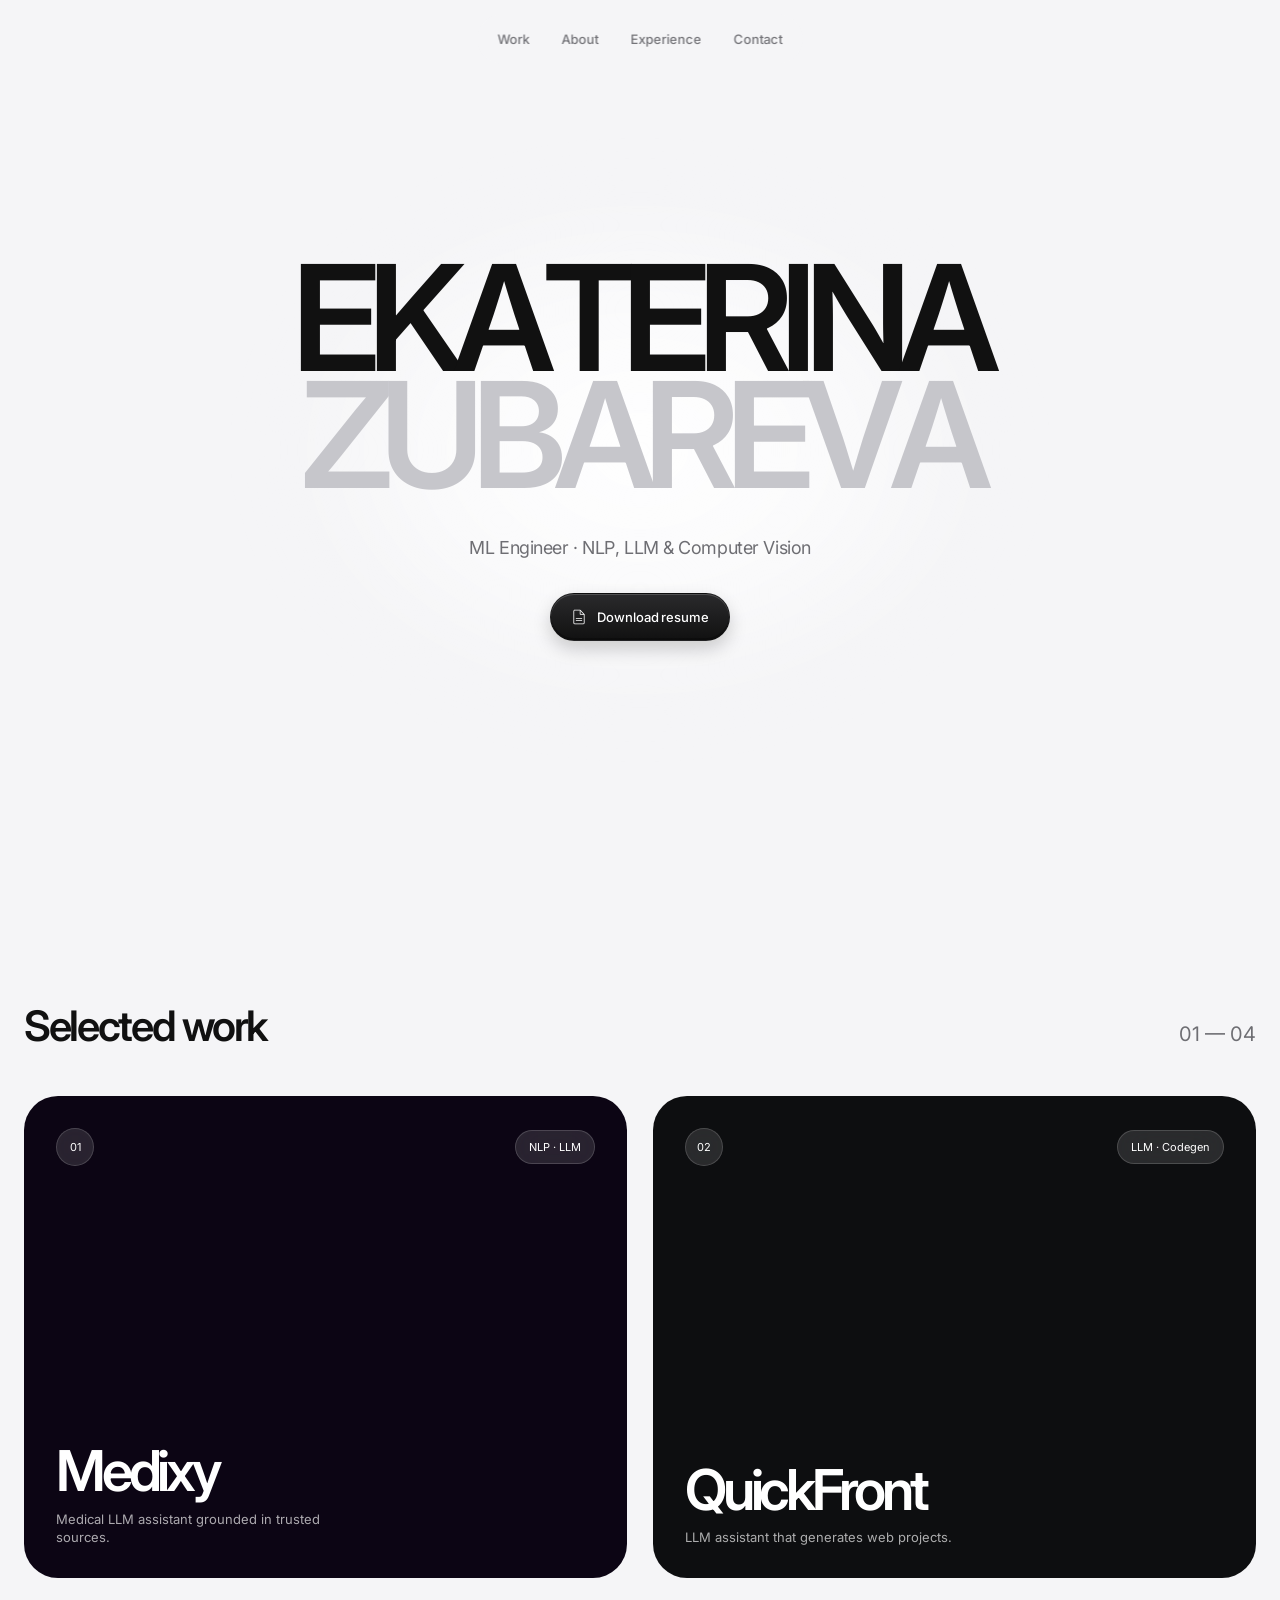
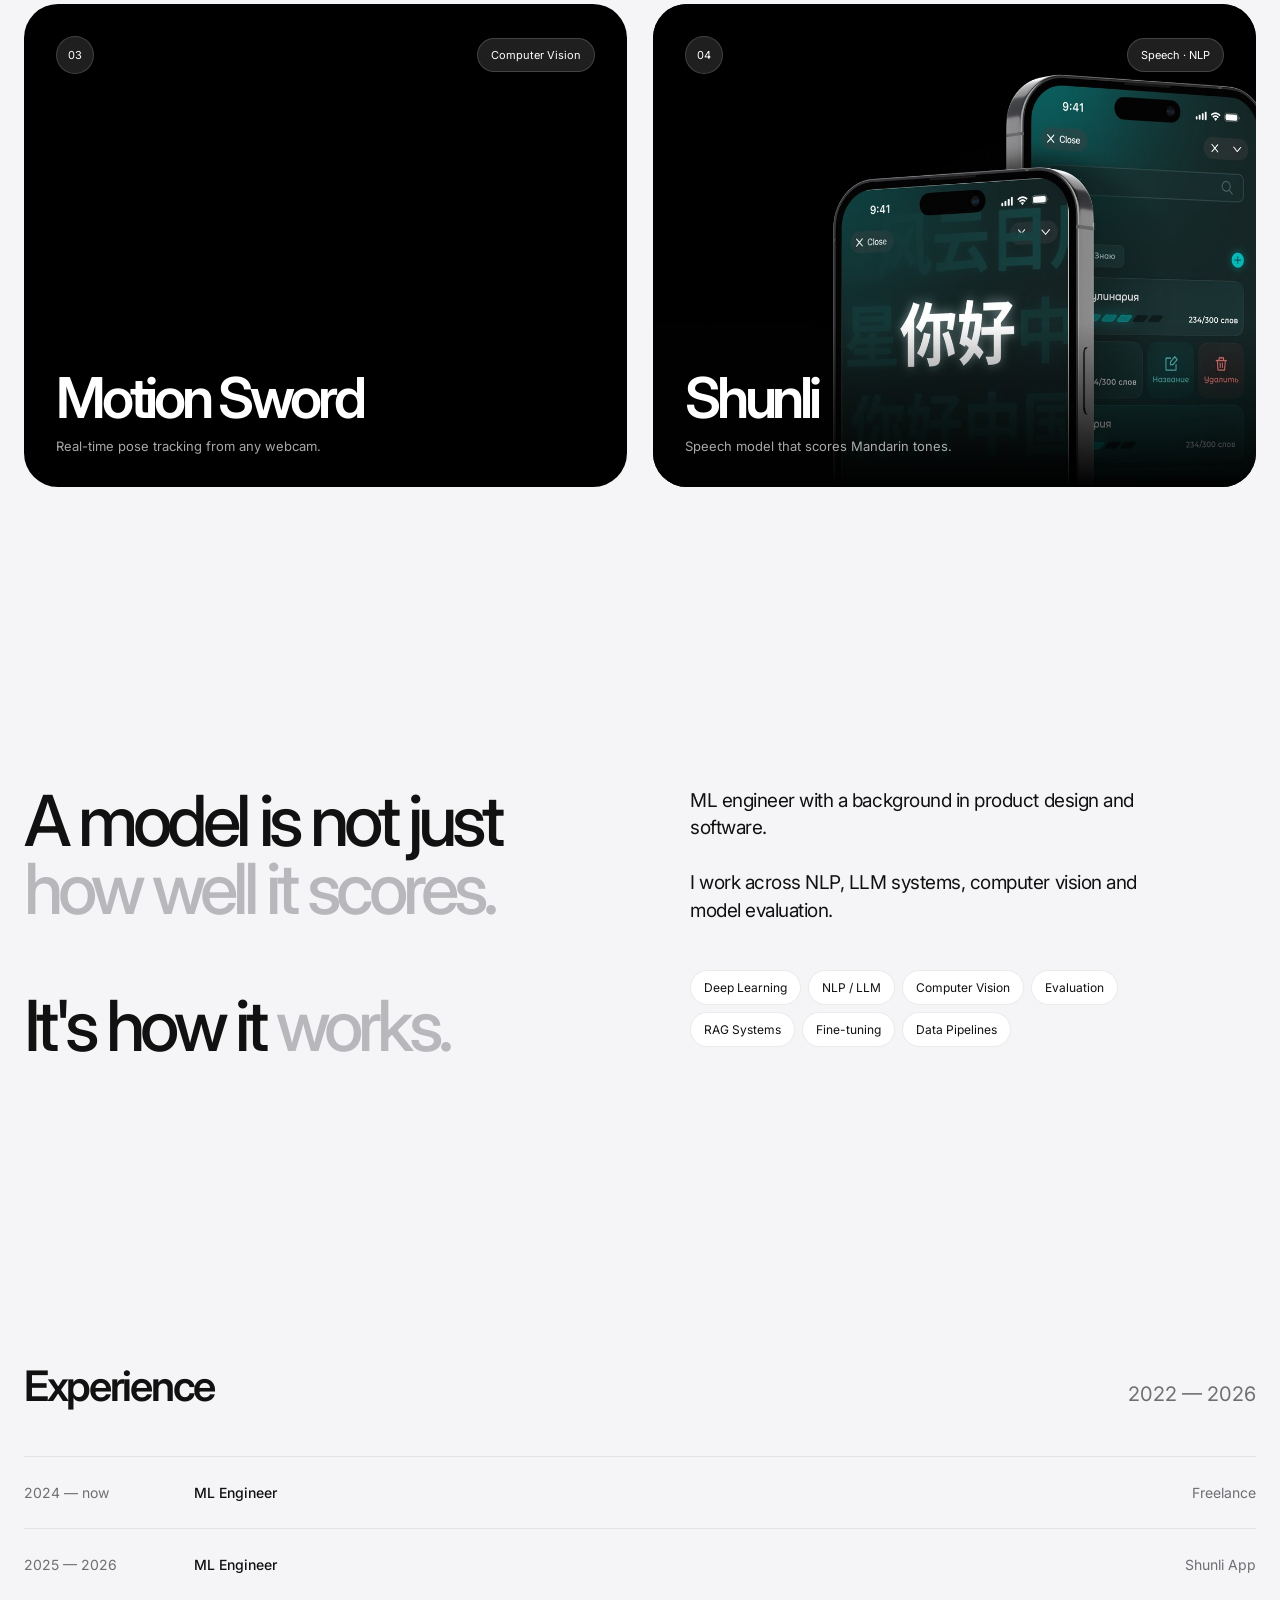
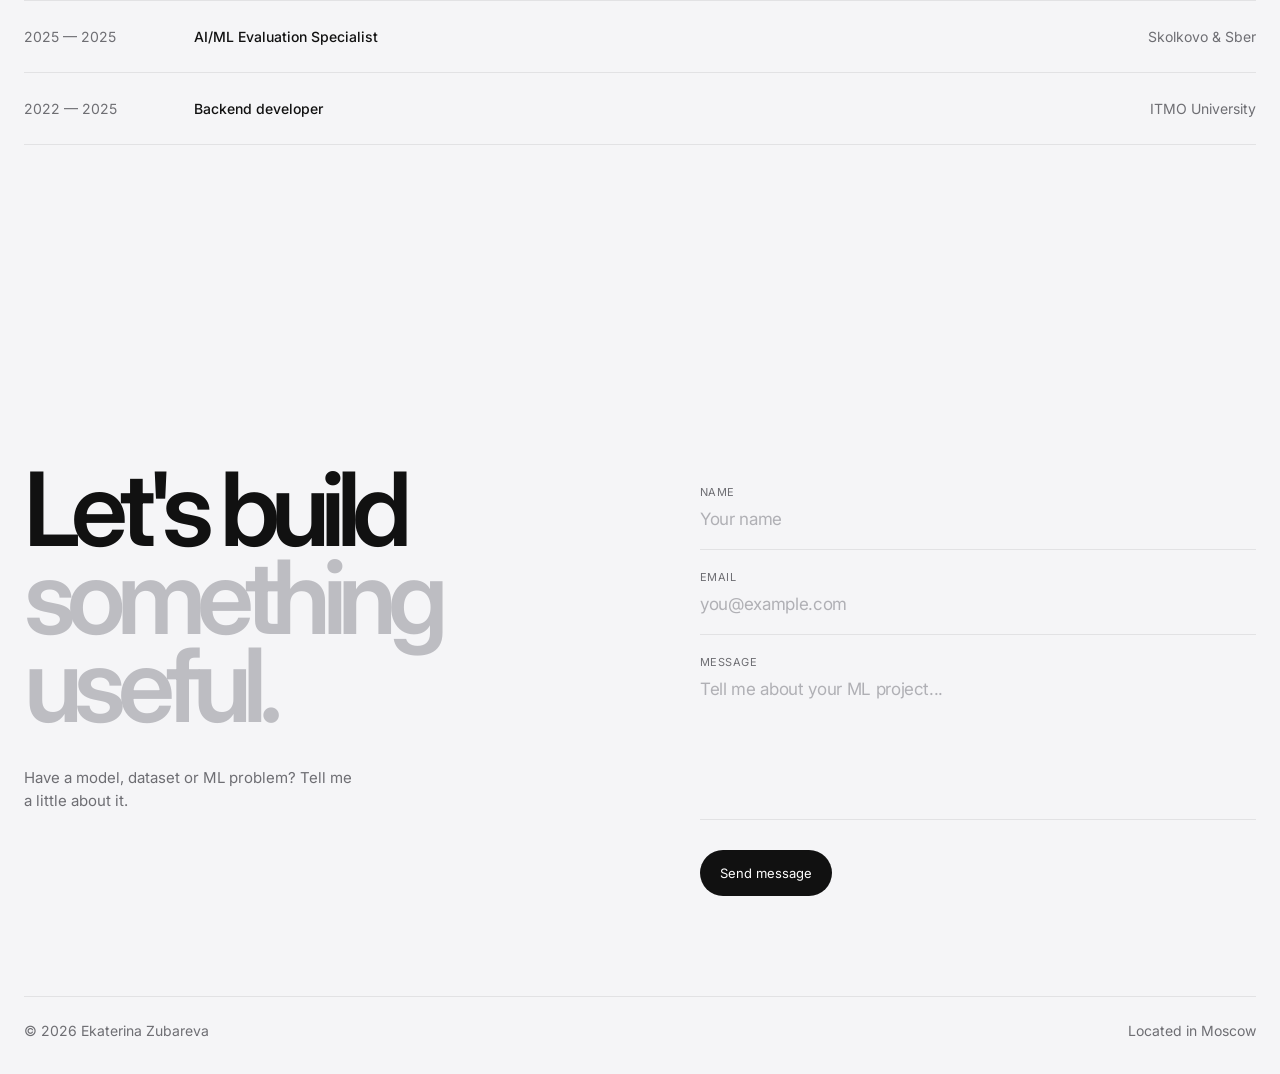
==== index.html @ 1481d812 "Replace Indor with QuickFront" ====
<!DOCTYPE html>
<html lang="ru">
<head>
  <meta charset="UTF-8">
  <meta name="viewport" content="width=device-width, initial-scale=1.0">

  <title>Ekaterina Zubareva — ML Engineer</title>

  <meta
    name="description"
    content="Ekaterina Zubareva — ML Engineer working across NLP, LLM systems and computer vision."
  >

  <link rel="preconnect" href="https://fonts.googleapis.com">
  <link rel="preconnect" href="https://fonts.gstatic.com" crossorigin>

  <link
    href="https://fonts.googleapis.com/css2?family=Inter:wght@400;500;600;700&display=swap"
    rel="stylesheet"
  >

  <script>
    document.documentElement.classList.add("js-intro");
  </script>

  <style>

    /* =========================================================
       RESET
    ========================================================= */

    *,
    *::before,
    *::after {
      margin: 0;
      padding: 0;
      box-sizing: border-box;
    }

    html {
      scroll-behavior: smooth;
    }

    body {
      background: #f5f5f7;
      color: #111;

      font-family:
        -apple-system,
        BlinkMacSystemFont,
        "Inter",
        "SF Pro Display",
        "Helvetica Neue",
        Arial,
        sans-serif;

      -webkit-font-smoothing: antialiased;
      overflow-x: hidden;
    }

    a {
      color: inherit;
      text-decoration: none;
    }

    button,
    input,
    textarea {
      font: inherit;
    }

    img {
      display: block;
      max-width: 100%;
    }

    section[id] {
      scroll-margin-top: 90px;
    }


    /* =========================================================
       VARIABLES
    ========================================================= */

    :root {
      --bg: #f5f5f7;
      --white: #fff;
      --black: #111;
      --gray: #6e6e73;
      --soft-gray: #a1a1a6;
      --line: rgba(0, 0, 0, .08);

      --radius: 34px;
      --max: 1380px;
    }


    /* =========================================================
       GLOBAL
    ========================================================= */

    .container {
      width: min(
        var(--max),
        calc(100% - 48px)
      );

      margin: 0 auto;
    }

    .section {
      padding: 150px 0;
    }

    .eyebrow {
      font-size: 12px;
      color: var(--gray);
      letter-spacing: .01em;
    }


    /* =========================================================
       NAVIGATION
       
       В начале:
       только текст.

       После scroll:
       glass-плашка появляется плавно.
    ========================================================= */

    .nav {
      position: fixed;
      z-index: 100;

      top: 20px;
      left: 50%;

      transform:
        translateX(-50%)
        translateY(-6px);

      display: flex;
      align-items: center;
      justify-content: center;

      width: max-content;
      height: 50px;

      padding: 4px;

      border-radius: 999px;

      /*
        Начальное состояние:
        полностью прозрачное.
      */
      background: transparent;
      border: 1px solid transparent;
      box-shadow: none;

      /*
        Важно:
        backdrop-filter тоже скрыт в начале.
      */
      backdrop-filter: blur(0);
      -webkit-backdrop-filter: blur(0);

      opacity: .92;

      transition:
        background .5s cubic-bezier(.22, 1, .36, 1),
        border-color .5s cubic-bezier(.22, 1, .36, 1),
        box-shadow .5s cubic-bezier(.22, 1, .36, 1),
        backdrop-filter .5s cubic-bezier(.22, 1, .36, 1),
        -webkit-backdrop-filter .5s cubic-bezier(.22, 1, .36, 1),
        transform .5s cubic-bezier(.22, 1, .36, 1),
        opacity .5s ease;
    }


    /*
      Состояние после начала прокрутки.
    */

    .nav.scrolled {
      transform:
        translateX(-50%)
        translateY(0);

      background:
        linear-gradient(
          180deg,
          rgba(255, 255, 255, .86),
          rgba(255, 255, 255, .68)
        );

      backdrop-filter:
        blur(24px)
        saturate(180%);

      -webkit-backdrop-filter:
        blur(24px)
        saturate(180%);

      border-color:
        rgba(255, 255, 255, .82);

      box-shadow:
        0 12px 35px rgba(0, 0, 0, .07),
        inset 0 1px 0 rgba(255, 255, 255, .95),
        inset 0 -1px 0 rgba(0, 0, 0, .035);

      opacity: 1;
    }


    /*
      Блик стеклянной плашки.
      В начале его нет.
    */

    .nav::before {
      content: "";

      position: absolute;
      inset: 1px;

      border-radius: inherit;

      pointer-events: none;

      background:
        linear-gradient(
          120deg,
          rgba(255, 255, 255, .72),
          transparent 42%
        );

      opacity: 0;

      transition:
        opacity .5s ease;
    }

    .nav.scrolled::before {
      opacity: .55;
    }


    .nav-links {
      position: relative;

      display: flex;
      align-items: center;

      gap: 2px;
      height: 100%;
    }


    /* =========================================================
       ACTIVE CAPSULE
    ========================================================= */

    .nav-active {
      position: absolute;

      z-index: 0;

      top: 3px;
      left: 0;

      height: calc(100% - 6px);

      border-radius: 999px;

      background: #111;

      box-shadow:
        0 3px 10px rgba(0, 0, 0, .13),
        inset 0 1px 0 rgba(255, 255, 255, .08);

      opacity: 0;

      pointer-events: none;

      transform: translateX(0);

      transition:
        transform .42s cubic-bezier(.22, 1, .36, 1),
        width .35s cubic-bezier(.22, 1, .36, 1),
        opacity .18s ease;
    }


    /* =========================================================
       NAV LINKS
    ========================================================= */

    .nav-links a {
      position: relative;
      z-index: 2;

      display: flex;
      align-items: center;
      justify-content: center;

      height: 42px;

      padding: 0 15px;

      border-radius: 999px;

      color: #68686d;

      font-size: 13px;
      font-weight: 500;
      line-height: 1;

      white-space: nowrap;

      transition:
        color .25s ease,
        transform .2s ease;
    }

    .nav-links a:hover {
      color: #111;
    }

    .nav-links a.active {
      color: #fff;
    }

    .nav-links a:active {
      transform: scale(.96);
    }


    /* =========================================================
       HERO
    ========================================================= */

    .hero {
      position: relative;

      width: 100%;
      height: 100svh;

      min-height: 620px;

      display: grid;
      place-items: center;

      padding: 0;

      overflow: hidden;
    }

    .hero::before {
      content: "";

      position: absolute;

      width: 700px;
      height: 500px;

      left: 50%;
      top: 50%;

      transform:
        translate(-50%, -50%);

      background:
        radial-gradient(
          ellipse,
          rgba(255, 255, 255, .95) 0%,
          rgba(255, 255, 255, .6) 38%,
          rgba(255, 255, 255, 0) 72%
        );

      filter: blur(35px);

      pointer-events: none;
    }

    .hero-inner {
      position: relative;

      width: 100%;

      display: flex;
      align-items: center;
      justify-content: center;

      text-align: center;
    }

    .hero-content {
      width: 100%;

      display: flex;
      flex-direction: column;

      align-items: center;
      justify-content: center;
    }


    /* =========================================================
       HERO TITLE
    ========================================================= */

    .hero-title {
      display: flex;
      flex-direction: column;
      align-items: center;

      font-size:
        clamp(62px, 11.5vw, 168px);

      line-height: .80;

      letter-spacing: -.085em;

      font-weight: 600;

      text-transform: uppercase;

      white-space: nowrap;
    }

    .hero-title > span {
      display: block;
    }

    .hero-title > span:last-child {
      color: #c6c6cb;
    }


    /* =========================================================
       HERO INTRO

       Two layers, like the reference video:
       1. letters sweep in left to right, fast and faint;
       2. the whole line then slowly darkens and sharpens.
       The name lines and the note are split into letters by
       the HERO INTRO script; .js-intro (set in <head>) hides
       them until they are split, so there is no flash.
    ========================================================= */

    .js-intro .hero-title > span:not(.is-split),
    .js-intro .hero-note:not(.is-split),
    .js-intro .resume-button {
      opacity: 0;
    }

    .intro-line.is-split {
      animation:
        heroLineSettle 2.1s cubic-bezier(.33, 0, .2, 1) both;

      animation-delay:
        calc(var(--line-delay, 0s) + .12s);
    }

    .intro-line .char {
      display: inline-block;

      animation:
        heroCharSweep .5s ease-out both;

      animation-delay:
        calc(var(--line-delay, 0s) + var(--i) / var(--n) * .32s);
    }

    /* Line order: first name, last name, note. */

    .hero-title > span:nth-child(2) {
      --line-delay: .2s;
    }

    .hero-note {
      --line-delay: .4s;
    }

    @keyframes heroCharSweep {
      from {
        opacity: 0;
        filter: blur(.08em);
      }

      to {
        opacity: 1;
        filter: blur(0);
      }
    }

    @keyframes heroLineSettle {
      from {
        opacity: .26;
        filter: blur(.045em);
      }

      to {
        opacity: 1;
        filter: blur(0);
      }
    }

    .js-intro .resume-button {
      animation:
        heroFadeIn 1.2s cubic-bezier(.33, 0, .2, 1) .9s forwards;
    }

    @keyframes heroFadeIn {
      from {
        opacity: 0;
        filter: blur(6px);
      }

      to {
        opacity: 1;
        filter: blur(0);
      }
    }

    @media (prefers-reduced-motion: reduce) {

      .js-intro .intro-line,
      .js-intro .hero-note,
      .js-intro .resume-button,
      .intro-line .char {
        opacity: 1;
        filter: none;
        animation: none;
      }
    }


    /* =========================================================
       RESUME BUTTON
    ========================================================= */

    .resume-button {
      margin-top: 34px;

      display: inline-flex;
      align-items: center;
      justify-content: center;

      gap: 10px;

      min-width: 150px;
      height: 48px;

      padding: 0 20px;

      border-radius: 999px;

      background:
        linear-gradient(
          180deg,
          #2a2a2c 0%,
          #111 100%
        );

      color: #fff;

      font-size: 13px;
      font-weight: 500;

      letter-spacing: -.01em;

      box-shadow:
        0 8px 18px rgba(0,0,0,.18),
        inset 0 1px 0 rgba(255,255,255,.18),
        inset 0 -2px 0 rgba(0,0,0,.28);

      border: 1px solid rgba(0,0,0,.18);

      transition:
        transform .22s cubic-bezier(.2,.8,.2,1),
        box-shadow .22s ease,
        background .22s ease;
    }

    .resume-button span {
      font-size: 16px;
      line-height: 1;

      transition:
        transform .22s ease;
    }

    .resume-button:hover {
      transform: translateY(-3px);

      background:
        linear-gradient(
          180deg,
          #333 0%,
          #151515 100%
        );

      box-shadow:
        0 14px 28px rgba(0,0,0,.20),
        inset 0 1px 0 rgba(255,255,255,.2),
        inset 0 -2px 0 rgba(0,0,0,.28);
    }

    .resume-button:hover span {
      transform: translateY(2px);
    }

    .resume-button:active {
      transform:
        translateY(1px)
        scale(.97);

      box-shadow:
        0 4px 9px rgba(0,0,0,.16),
        inset 0 2px 3px rgba(0,0,0,.24);
    }


    /* =========================================================
       HERO NOTE
    ========================================================= */

    .hero-note {
      margin-top: 42px;

      color: var(--gray);

      font-size:
        clamp(15px, 1.4vw, 18px);

      line-height: 1.3;

      letter-spacing: -.025em;
    }


    /* =========================================================
       HERO BOTTOM LINK
    ========================================================= */

    .hero-next {
      position: absolute;

      left: 50%;
      bottom: 28px;

      transform:
        translateX(-50%);

      display: flex;
      align-items: center;

      gap: 9px;

      color: var(--gray);

      font-size: 11px;
      font-weight: 500;

      transition:
        color .25s ease,
        transform .25s ease;
    }

    .hero-next span {
      font-size: 15px;
      line-height: 1;

      transition:
        transform .25s ease;
    }

    .hero-next:hover {
      color: #111;
    }

    .hero-next:hover span {
      transform: translateY(3px);
    }


    /* =========================================================
       WORK
    ========================================================= */

    .projects {
      padding-top: 100px;
    }

    .section-header {
      display: flex;
      justify-content: space-between;
      align-items: baseline;

      margin-bottom: 45px;
    }

    .section-title {
      font-size: 42px;
      font-weight: 600;
      letter-spacing: -.055em;
    }

    .section-number {
      color: var(--gray);
      font-size: 20px;
    }


    /* =========================================================
       PROJECTS — cards, two in a row

       Photo / video fills the card; number and category on
       top, project name and description at the bottom.
    ========================================================= */

    .projects-grid {
      display: grid;

      grid-template-columns: 1fr 1fr;

      gap: 26px;
    }

    .project-card {
      position: relative;

      aspect-ratio: 5 / 4;

      overflow: hidden;

      border-radius: var(--radius);

      background: var(--card-bg, #fff);
      color: var(--card-fg, #111);

      transform-style: preserve-3d;

      transition:
        transform .6s cubic-bezier(.2, .8, .2, 1),
        box-shadow .6s ease;
    }

    .project-card:hover {
      box-shadow:
        0 30px 80px rgba(0, 0, 0, .09);
    }


    /* MEDIA */

    .project-media {
      position: absolute;

      inset: 0;

      width: 100%;
      height: 100%;

      object-fit: cover;

      transition:
        transform 1s cubic-bezier(.2, .8, .2, 1);
    }

    .project-card:hover .project-media {
      transform: scale(1.04);
    }

    .project-medixy {
      --card-bg: #0c0514;
      --card-fg: #fff;
    }

    .project-quickfront {
      --card-bg: #0d0e10;
      --card-fg: #fff;
    }

    .project-sword {
      --card-bg: #000;
      --card-fg: #fff;
    }

    /* Motion Sword: gameplay video, darkened a little so the
       white title stays readable on bright desert scenes. */

    .project-sword .project-media {
      filter: brightness(.72);
    }

    .project-shunli {
      --card-bg: #000;
      --card-fg: #fff;
    }

    /* Shift the phones right so the title sits on black. */

    .project-shunli .project-media {
      object-position: 12% 50%;
    }


    /* CONTENT */

    .project-content {
      position: absolute;

      inset: 0;

      padding: 32px;

      display: flex;
      flex-direction: column;
      justify-content: space-between;

      pointer-events: none;
    }

    .project-top {
      display: flex;

      justify-content: space-between;
      align-items: center;
    }

    .project-index,
    .project-type {
      background: rgba(255, 255, 255, .55);

      backdrop-filter: blur(18px);
      -webkit-backdrop-filter: blur(18px);

      border: 1px solid rgba(0, 0, 0, .06);

      font-size: 11px;
    }

    .project-index {
      width: 38px;
      height: 38px;

      display: flex;
      align-items: center;
      justify-content: center;

      border-radius: 50%;
    }

    .project-type {
      padding: 9px 13px;

      border-radius: 999px;
    }

    .project-name {
      font-size:
        clamp(40px, 4.4vw, 64px);

      line-height: .88;

      letter-spacing: -.075em;

      font-weight: 600;
    }

    .project-description {
      margin-top: 14px;

      max-width: 310px;

      color: #555;

      font-size: 13px;
      line-height: 1.4;
    }

    /* Light text on dark cards. */

    .project-medixy .project-description,
    .project-quickfront .project-description,
    .project-sword .project-description,
    .project-shunli .project-description {
      color: rgba(255, 255, 255, .66);
    }

    .project-medixy .project-index,
    .project-medixy .project-type,
    .project-quickfront .project-index,
    .project-quickfront .project-type,
    .project-sword .project-index,
    .project-sword .project-type,
    .project-shunli .project-index,
    .project-shunli .project-type {
      background: rgba(255, 255, 255, .12);

      border-color: rgba(255, 255, 255, .16);

      color: #fff;
    }


    /* =========================================================
       ABOUT
    ========================================================= */

    .about {
      display: grid;

      grid-template-columns:
        1fr
        1fr;

      gap: 100px;
    }

    .about-large {
      font-size:
        clamp(42px, 5.5vw, 72px);

      line-height: .97;

      letter-spacing: -.07em;

      font-weight: 500;
    }

    .about-large span {
      color: #b7b7bc;
    }

    .about-right {
      max-width: 450px;
    }

    .about-text {
      font-size: 19px;

      line-height: 1.45;

      letter-spacing: -.025em;

      margin-bottom: 45px;
    }

    .skills {
      display: flex;
      flex-wrap: wrap;

      gap: 7px;
    }

    .skill {
      padding: 9px 13px;

      background: #fff;

      border:
        1px solid var(--line);

      border-radius: 999px;

      font-size: 12px;
    }


    /* =========================================================
       EXPERIENCE
    ========================================================= */

    .experience-list {
      border-top:
        1px solid var(--line);
    }

    .experience-row {
      display: grid;

      grid-template-columns:
        130px
        1fr
        180px;

      gap: 40px;

      padding: 27px 0;

      border-bottom:
        1px solid var(--line);

      font-size: 14px;
    }

    .experience-date {
      color: var(--gray);
    }

    .experience-role {
      font-weight: 500;
    }

    .experience-company {
      text-align: right;
      color: var(--gray);
    }


    /* =========================================================
       CONTACT
    ========================================================= */

    .contact {
      padding:
        170px 0
        100px;
    }

    .contact-layout {
      display: grid;
      grid-template-columns: 1fr 1fr;
      gap: 120px;
      align-items: start;
    }

    .contact-left {
      padding-top: 0;
    }

    .contact-title {
      margin-top: 0;
      max-width: 700px;
      font-size:
        clamp(64px, 8vw, 120px);
      line-height: .86;
      letter-spacing: -.085em;
      font-weight: 600;
    }

    .contact-title span {
      color: #bdbdc2;
    }

    .contact-note {
      max-width: 330px;

      margin-top: 38px;

      color: var(--gray);

      font-size: 15px;

      line-height: 1.5;
    }


    /* =========================================================
       CONTACT FORM
    ========================================================= */

    .contact-form {
      display: flex;
      flex-direction: column;
      gap: 0;
    }

    .form-field {
      display: flex;
      flex-direction: column;

      gap: 10px;

      padding: 20px 0;

      border-bottom:
        1px solid var(--line);
    }

    .form-field span {
      color: var(--gray);

      font-size: 11px;

      text-transform: uppercase;

      letter-spacing: .04em;
    }

    .form-field input,
    .form-field textarea {
      width: 100%;

      border: 0;
      outline: 0;

      resize: none;

      background: transparent;

      color: #111;

      font-family: inherit;

      font-size: 17px;

      letter-spacing: -.02em;
    }

    .form-field input::placeholder,
    .form-field textarea::placeholder {
      color: #b0b0b5;
    }

    .form-field textarea {
      min-height: 120px;
    }

    .form-field:focus-within {
      border-color: #111;
    }

    .contact-submit {
      align-self: flex-start;

      display: flex;
      align-items: center;

      gap: 28px;

      margin-top: 30px;

      padding: 15px 20px;

      border: 0;

      border-radius: 999px;

      background: #111;

      color: #fff;

      font-family: inherit;

      font-size: 13px;

      cursor: pointer;

      transition:
        transform .25s ease,
        background .25s ease;
    }

    .contact-submit span {
      font-size: 17px;

      transition:
        transform .25s ease;
    }

    .contact-submit:hover {
      transform: translateY(-3px);
      background: #292929;
    }

    .contact-submit:hover span {
      transform:
        translate(3px, -3px);
    }


    /* =========================================================
       FOOTER
    ========================================================= */

    .footer {
      padding:
        25px 0
        35px;

      border-top:
        1px solid var(--line);

      display: flex;

      justify-content: space-between;

      color: var(--gray);

      font-size: 14px;
    }


    /* =========================================================
       REVEAL
    ========================================================= */

    .reveal {
      opacity: 0;

      transform:
        translateY(28px);

      transition:
        opacity .8s ease,
        transform .8s cubic-bezier(.2, .8, .2, 1);
    }

    .reveal.visible {
      opacity: 1;

      transform:
        translateY(0);
    }


    /* =========================================================
       RESPONSIVE
    ========================================================= */

    @media (max-width: 800px) {

      .container {
        width:
          calc(100% - 28px);
      }


      /* NAV */

      .nav {
        top: 14px;

        height: 48px;

        max-width:
          calc(100% - 28px);
      }

      .nav-links {
        gap: 1px;
      }

      .nav-links a {
        height: 40px;

        padding: 0 11px;

        font-size: 12px;
      }

      .nav-active {
        top: 3px;

        height:
          calc(100% - 6px);
      }


      /* HERO */

      .hero {
        height: 100svh;

        min-height: 560px;

        padding: 0;
      }

      .hero-title {
        font-size:
          clamp(49px, 16.5vw, 105px);

        line-height: .82;
      }

      .hero-kicker {
        margin-bottom: 27px;
        font-size: 10px;
      }

      .hero-note {
        margin-top: 32px;
        font-size: 15px;
      }

      .hero-next {
        bottom: 22px;
      }


      /* SECTIONS */

      .section {
        padding: 90px 0;
      }

      .section-title {
        font-size: 34px;
      }


      /* PROJECTS */

      .projects-grid {
        grid-template-columns: 1fr;

        gap: 18px;
      }

      .project-card {
        border-radius: 25px;
      }

      .project-content {
        padding: 22px;
      }

      .project-name {
        font-size: 40px;
      }

      .project-description {
        margin-top: 10px;
        max-width: 250px;
      }


      /* ABOUT */

      .about {
        grid-template-columns: 1fr;

        gap: 50px;
      }

      .about-large {
        font-size: 46px;
      }


      /* EXPERIENCE */

      .experience-row {
        grid-template-columns:
          80px
          1fr;

        gap: 15px;
      }

      .experience-company {
        grid-column: 2;

        text-align: left;
      }


      /* CONTACT */

      .contact {
        padding:
          110px 0
          80px;
      }

      .contact-layout {
        grid-template-columns: 1fr;

        gap: 70px;
      }

      .contact-title {
        font-size:
          clamp(58px, 16vw, 90px);
      }

      .contact-note {
        margin-top: 28px;
      }


      /* FOOTER */

      .footer {
        flex-direction: column;
        gap: 9px;
      }
    }


    /* =========================================================
       SMALL MOBILE
    ========================================================= */

    @media (max-width: 480px) {

      .nav {
        width:
          calc(100% - 24px);
      }

      .nav-links {
        width: 100%;

        justify-content: center;
      }

      .nav-links a {
        padding: 0 9px;

        font-size: 11px;
      }

      .hero-title {
        font-size:
          15.7vw;
      }

      .hero-kicker {
        font-size: 9px;
        gap: 7px;
      }

      .hero-note {
        font-size: 14px;
      }

      .hero-next {
        font-size: 10px;
      }
    }


    /* =========================================================
       REDUCED MOTION
    ========================================================= */

    @media (prefers-reduced-motion: reduce) {

      html {
        scroll-behavior: auto;
      }

      *,
      *::before,
      *::after {
        animation-duration: .01ms !important;
        animation-iteration-count: 1 !important;
        transition-duration: .01ms !important;
      }
    }

  </style>
</head>


<body>


  <!-- ======================================================
       NAVIGATION
  ====================================================== -->

  <nav
    class="nav"
    aria-label="Main navigation"
  >

    <div class="nav-links">

      <span
        class="nav-active"
        aria-hidden="true"
      ></span>

      <a
        href="#work"
        data-section="work"
      >
        Work
      </a>

      <a
        href="#about"
        data-section="about"
      >
        About
      </a>

      <a
        href="#experience"
        data-section="experience"
      >
        Experience
      </a>

      <a
        href="#contact"
        data-section="contact"
      >
        Contact
      </a>

    </div>

  </nav>


  <main>


    <!-- ======================================================
         HERO
    ====================================================== -->

    <section
      class="hero"
      id="hero"
    >

      <div class="container hero-inner">

        <div class="hero-content">

          <h1 class="hero-title">

            <span>
              EKATERINA
            </span>

            <span>
              ZUBAREVA
            </span>

          </h1>


          <p class="hero-note">
            ML Engineer · NLP, LLM & Computer Vision
          </p>


          <a
            class="resume-button"
            href="assets/Resume.pdf"
            download="Ekaterina-Zubareva-Resume.pdf"
          >

            <img
              src="assets/Resume_icon.svg"
              alt=""
              width="16"
              height="16"
            >

            Download resume

          </a>

        </div>

      </div>

    </section>



    <!-- ======================================================
         WORK
    ====================================================== -->

    <section
      class="section projects"
      id="work"
    >

      <div class="container">


        <div class="section-header">

          <h2 class="section-title">
            Selected work
          </h2>

          <span class="section-number">
            01 — 04
          </span>

        </div>


        <div class="projects-grid">


        <!-- MEDIXY -->

        <article class="project reveal">

          <a href="pages/medixy.html">

            <div class="project-card project-medixy">

              <video
                class="project-media"
                src="assets/Medixy_anim.mov"
                autoplay
                muted
                loop
                playsinline
                preload="metadata"
                aria-hidden="true"
              ></video>

              <div class="project-content">

                <div class="project-top">

                  <div class="project-index">
                    01
                  </div>

                  <div class="project-type">
                    NLP · LLM
                  </div>

                </div>


                <div class="project-bottom">

                  <h3 class="project-name">
                    Medixy
                  </h3>

                  <p class="project-description">
                    Medical LLM assistant grounded in trusted sources.
                  </p>

                </div>

              </div>

            </div>

          </a>

        </article>


        <!-- QUICKFRONT -->

        <article class="project reveal">

          <a href="pages/quickfront.html">

            <div class="project-card project-quickfront">

              <video
                class="project-media"
                src="assets/quickfront.mp4?v=2"
                autoplay
                muted
                loop
                playsinline
                preload="metadata"
                aria-hidden="true"
              ></video>

              <div class="project-content">

                <div class="project-top">

                  <div class="project-index">
                    02
                  </div>

                  <div class="project-type">
                    LLM · Codegen
                  </div>

                </div>


                <div class="project-bottom">

                  <h3 class="project-name">
                    QuickFront
                  </h3>

                  <p class="project-description">
                    LLM assistant that generates web projects.
                  </p>

                </div>

              </div>

            </div>

          </a>

        </article>


        <!-- MOTION SWORD -->

        <article class="project reveal">

          <a href="pages/motion-sword.html">

            <div class="project-card project-sword">

              <video
                class="project-media"
                src="assets/motion_sword.mp4?v=2"
                autoplay
                muted
                loop
                playsinline
                preload="metadata"
                aria-hidden="true"
              ></video>

              <div class="project-content">

                <div class="project-top">

                  <div class="project-index">
                    03
                  </div>

                  <div class="project-type">
                    Computer Vision
                  </div>

                </div>


                <div class="project-bottom">

                  <h3 class="project-name">
                    Motion Sword
                  </h3>

                  <p class="project-description">
                    Real-time pose tracking from any webcam.
                  </p>

                </div>

              </div>

            </div>

          </a>

        </article>


        <!-- SHUNLI -->

        <article class="project reveal">

          <a href="pages/shunli.html">

            <div class="project-card project-shunli">

              <img
                class="project-media"
                src="assets/shunli_cover.jpg"
                alt=""
                loading="lazy"
              >

              <div class="project-content">

                <div class="project-top">

                  <div class="project-index">
                    04
                  </div>

                  <div class="project-type">
                    Speech · NLP
                  </div>

                </div>


                <div class="project-bottom">

                  <h3 class="project-name">
                    Shunli
                  </h3>

                  <p class="project-description">
                    Speech model that scores Mandarin tones.
                  </p>

                </div>

              </div>

            </div>

          </a>

        </article>


        </div>

      </div>

    </section>



    <!-- ======================================================
         ABOUT
    ====================================================== -->

    <section
      class="section"
      id="about"
    >

      <div class="container about">


        <div class="about-large reveal">

          A model is not just

          <span>
            how well it scores.
          </span>

          <br>
          <br>

          It's how it

          <span>
            works.
          </span>

        </div>


        <div class="about-right reveal">

          <p class="about-text">

            ML engineer with a background
            in product design and software.

            <br>
            <br>

            I work across NLP, LLM systems,
            computer vision and model
            evaluation.

          </p>


          <div class="skills">

            <span class="skill">
              Deep Learning
            </span>

            <span class="skill">
              NLP / LLM
            </span>

            <span class="skill">
              Computer Vision
            </span>

            <span class="skill">
              Evaluation
            </span>

            <span class="skill">
              RAG Systems
            </span>

            <span class="skill">
              Fine-tuning
            </span>

            <span class="skill">
              Data Pipelines
            </span>

          </div>

        </div>

      </div>

    </section>



    <!-- ======================================================
         EXPERIENCE
    ====================================================== -->

    <section
      class="section"
      id="experience"
    >

      <div class="container">


        <div class="section-header">

          <h2 class="section-title">
            Experience
          </h2>

          <span class="section-number">
            2022 — 2026
          </span>

        </div>


        <div class="experience-list reveal">


          <div class="experience-row">

            <div class="experience-date">
              2024 — now
            </div>

            <div class="experience-role">
              ML Engineer
            </div>

            <div class="experience-company">
              Freelance
            </div>

          </div>


          <div class="experience-row">

            <div class="experience-date">
              2025 — 2026
            </div>

            <div class="experience-role">
              ML Engineer
            </div>

            <div class="experience-company">
              Shunli App
            </div>

          </div>


          <div class="experience-row">

            <div class="experience-date">
              2025 — 2025
            </div>

            <div class="experience-role">
              AI/ML Evaluation Specialist
            </div>

            <div class="experience-company">
              Skolkovo &amp; Sber
            </div>

          </div>


          <div class="experience-row">

            <div class="experience-date">
              2022 — 2025
            </div>

            <div class="experience-role">
              Backend developer
            </div>

            <div class="experience-company">
              ITMO University
            </div>

          </div>


        </div>

      </div>

    </section>



    <!-- ======================================================
         CONTACT
    ====================================================== -->

    <section
      class="contact"
      id="contact"
    >

      <div class="container">

        <div class="contact-layout">


          <div class="contact-left">

            <h2 class="contact-title reveal">

              Let's build
              <br>

              <span>
                something useful.
              </span>

            </h2>


            <p class="contact-note reveal">

              Have a model, dataset or
              ML problem? Tell me a little
              about it.

            </p>

          </div>


          <!-- FORM -->

          <form
            class="contact-form reveal"
            action="https://formspree.io/f/xppweako"
            method="POST"
          >


            <label class="form-field">

              <span>
                Name
              </span>

              <input
                type="text"
                name="name"
                placeholder="Your name"
                autocomplete="name"
                required
              >

            </label>


            <label class="form-field">

              <span>
                Email
              </span>

              <input
                type="email"
                name="email"
                placeholder="you@example.com"
                autocomplete="email"
                required
              >

            </label>


            <label class="form-field">

              <span>
                Message
              </span>

              <textarea
                name="message"
                placeholder="Tell me about your ML project..."
                rows="5"
                required
              ></textarea>

            </label>


            <button
              class="contact-submit"
              type="submit"
            >

              Send message

            </button>


          </form>

        </div>

      </div>

    </section>

  </main>



  <!-- ======================================================
       FOOTER
  ====================================================== -->

  <footer>

    <div class="container footer">

      <span>
        © 2026 Ekaterina Zubareva
      </span>

      <span>
        Located in Moscow
      </span>

    </div>

  </footer>



  <script>

    /* =========================================================
       HERO INTRO

       Splits each line of the hero title into letters
       for the blur-in animation.
    ========================================================= */

    const heroTitle =
      document.querySelector(".hero-title");

    const heroNote =
      document.querySelector(".hero-note");

    function splitIntoLetters(line) {

      const letters =
        [...line.textContent.trim().replace(/\s+/g, " ")];

      const count =
        letters.filter(letter => letter !== " ").length;

      let index = 0;

      line.textContent = "";
      line.style.setProperty("--n", count);

      letters.forEach(letter => {

        // Spaces stay plain text so words can wrap.
        if (letter === " ") {
          line.append(" ");
          return;
        }

        const char =
          document.createElement("span");

        char.className = "char";
        char.textContent = letter;
        char.style.setProperty("--i", index++);

        line.append(char);

      });

      line.classList.add("intro-line", "is-split");

    }

    if (heroTitle) {

      heroTitle.setAttribute(
        "aria-label",
        heroTitle.textContent.replace(/\s+/g, " ").trim()
      );

      heroTitle.querySelectorAll(":scope > span").forEach(line => {

        line.setAttribute("aria-hidden", "true");

        splitIntoLetters(line);

      });

    }

    if (heroNote) {

      heroNote.setAttribute(
        "aria-label",
        heroNote.textContent.replace(/\s+/g, " ").trim()
      );

      splitIntoLetters(heroNote);

    }


    /* =========================================================
       NAVIGATION
    ========================================================= */

    const nav = document.querySelector(".nav");
    const navLinks = document.querySelector(".nav-links");
    const navActive = document.querySelector(".nav-active");

    const navItems = [
      ...document.querySelectorAll(".nav-links a")
    ];


    /*
      Добавляем / убираем состояние scrolled.

      threshold = 20px

      То есть сразу после того,
      как пользователь немного прокрутил страницу,
      появляется стеклянная плашка.
    */

    function updateNavVisibility() {

      if (window.scrollY > 20) {
        nav.classList.add("scrolled");
      } else {
        nav.classList.remove("scrolled");
      }

    }


    function moveNavActive(link) {

      if (!link) {

        navActive.style.opacity = "0";

        navItems.forEach(item => {

          item.classList.remove("active");
          item.removeAttribute("aria-current");

        });

        return;
      }


      const linkRect =
        link.getBoundingClientRect();

      const parentRect =
        navLinks.getBoundingClientRect();


      const x =
        linkRect.left -
        parentRect.left;


      navActive.style.width =
        `${linkRect.width}px`;

      navActive.style.transform =
        `translateX(${x}px)`;

      navActive.style.opacity = "1";


      navItems.forEach(item => {

        const active =
          item === link;

        item.classList.toggle(
          "active",
          active
        );


        if (active) {

          item.setAttribute(
            "aria-current",
            "page"
          );

        } else {

          item.removeAttribute(
            "aria-current"
          );

        }

      });

    }


    /* =========================================================
       NAV CLICK
    ========================================================= */

    navItems.forEach(link => {

      link.addEventListener(
        "click",
        event => {

          event.preventDefault();


          const target =
            document.querySelector(
              link.getAttribute("href")
            );


          moveNavActive(link);


          /*
            Если пользователь нажал
            на пункт навигации ещё до скролла,
            стеклянная плашка появляется.
          */

          nav.classList.add("scrolled");


          if (target) {

            target.scrollIntoView({

              behavior: "smooth",

              block: "start"

            });

          }

        }
      );

    });


    /* =========================================================
       CURRENT SECTION
    ========================================================= */

    const sections = [

      document.querySelector("#work"),
      document.querySelector("#about"),
      document.querySelector("#experience"),
      document.querySelector("#contact")

    ].filter(Boolean);


    let scrollTicking = false;


    function updateCurrentSection() {

      const marker =
        window.scrollY +
        window.innerHeight * .45;


      let currentSection = null;


      sections.forEach(section => {

        const sectionTop =
          section.getBoundingClientRect().top +
          window.scrollY;


        if (sectionTop <= marker) {

          currentSection = section;

        }

      });


      /*
        На самом верху нет активного пункта.
      */

      if (!currentSection) {

        moveNavActive(null);

        return;

      }


      const currentLink =
        navItems.find(
          link =>
            link.dataset.section ===
            currentSection.id
        );


      if (currentLink) {

        moveNavActive(currentLink);

      }

    }


    /* =========================================================
       SCROLL
    ========================================================= */

    window.addEventListener(

      "scroll",

      () => {

        /*
          Отдельно контролируем
          появление стеклянной навигации.
        */

        updateNavVisibility();


        /*
          Обновляем активный пункт
          через requestAnimationFrame.
        */

        if (!scrollTicking) {

          window.requestAnimationFrame(() => {

            updateCurrentSection();

            scrollTicking = false;

          });

          scrollTicking = true;

        }

      },

      {
        passive: true
      }

    );


    /* =========================================================
       INITIAL NAV STATE
    ========================================================= */

    function updateInitialNav() {

      /*
        Проверяем начальное положение страницы.
      */

      updateNavVisibility();


      /*
        Если открыта страница
        с hash (#work, #about...)
      */

      if (window.location.hash) {

        const link =
          navItems.find(
            item =>
              item.getAttribute("href") ===
              window.location.hash
          );


        if (link) {

          moveNavActive(link);

          nav.classList.add("scrolled");

          return;

        }

      }


      /*
        На самом первом экране:
        навигация без активной капсулы.
      */

      moveNavActive(null);

    }


    window.addEventListener(
      "load",
      updateInitialNav
    );


    /* =========================================================
       RESIZE
    ========================================================= */

    window.addEventListener(
      "resize",
      () => {

        const activeLink =
          navItems.find(
            link =>
              link.classList.contains("active")
          );


        if (activeLink) {

          moveNavActive(activeLink);

        }

      }
    );


    /* =========================================================
       SCROLL REVEAL
    ========================================================= */

    const revealObserver =
      new IntersectionObserver(

        entries => {

          entries.forEach(entry => {

            if (entry.isIntersecting) {

              entry.target.classList.add(
                "visible"
              );

            }

          });

        },

        {
          threshold: .12
        }

      );


    document
      .querySelectorAll(".reveal")
      .forEach(el => {

        revealObserver.observe(el);

      });


    /* =========================================================
       PROJECT HOVER
    ========================================================= */

    const canHover =
      window.matchMedia(
        "(pointer: fine)"
      ).matches;


    if (canHover) {

      document
        .querySelectorAll(".project-card")
        .forEach(card => {


          card.addEventListener(
            "mousemove",
            event => {

              const rect =
                card.getBoundingClientRect();


              const x =
                (event.clientX - rect.left) /
                rect.width -
                .5;


              const y =
                (event.clientY - rect.top) /
                rect.height -
                .5;


              card.style.transform = `

                perspective(1200px)

                rotateX(${y * -1.2}deg)

                rotateY(${x * 1.2}deg)

                scale(.994)

              `;

            }
          );


          card.addEventListener(
            "mouseleave",
            () => {

              card.style.transform = "";

            }
          );

        });

    }


    /* =========================================================
       FORM SUBMIT STATE
    ========================================================= */

    const contactForm =
      document.querySelector(
        ".contact-form"
      );


    if (contactForm) {

      contactForm.addEventListener(

        "submit",

        async event => {

          event.preventDefault();


          const button =
            contactForm.querySelector(
              ".contact-submit"
            );


          const originalText =
            button.innerHTML;


          button.disabled = true;

          button.innerHTML =
            "Sending...";


          try {

            const response =
              await fetch(
                contactForm.action,
                {
                  method: "POST",

                  body:
                    new FormData(
                      contactForm
                    ),

                  headers: {
                    "Accept":
                      "application/json"
                  }
                }
              );


            if (response.ok) {

              contactForm.innerHTML = `

                <div style="
                  padding: 30px 0;
                  border-top: 1px solid var(--line);
                ">

                  <div style="
                    font-size: 24px;
                    letter-spacing: -.04em;
                    margin-bottom: 10px;
                  ">

                    Message sent

                  </div>

                  <div style="
                    color: var(--gray);
                    font-size: 14px;
                    line-height: 1.5;
                  ">

                    Thanks. I'll get back to you soon.

                  </div>

                </div>

              `;

            } else {

              throw new Error(
                "Form submission failed"
              );

            }

          } catch (error) {

            button.disabled = false;

            button.innerHTML =
              originalText;


            alert(
              "Something went wrong. Please try again."
            );

          }

        }

      );

    }

  </script>

</body>
</html>
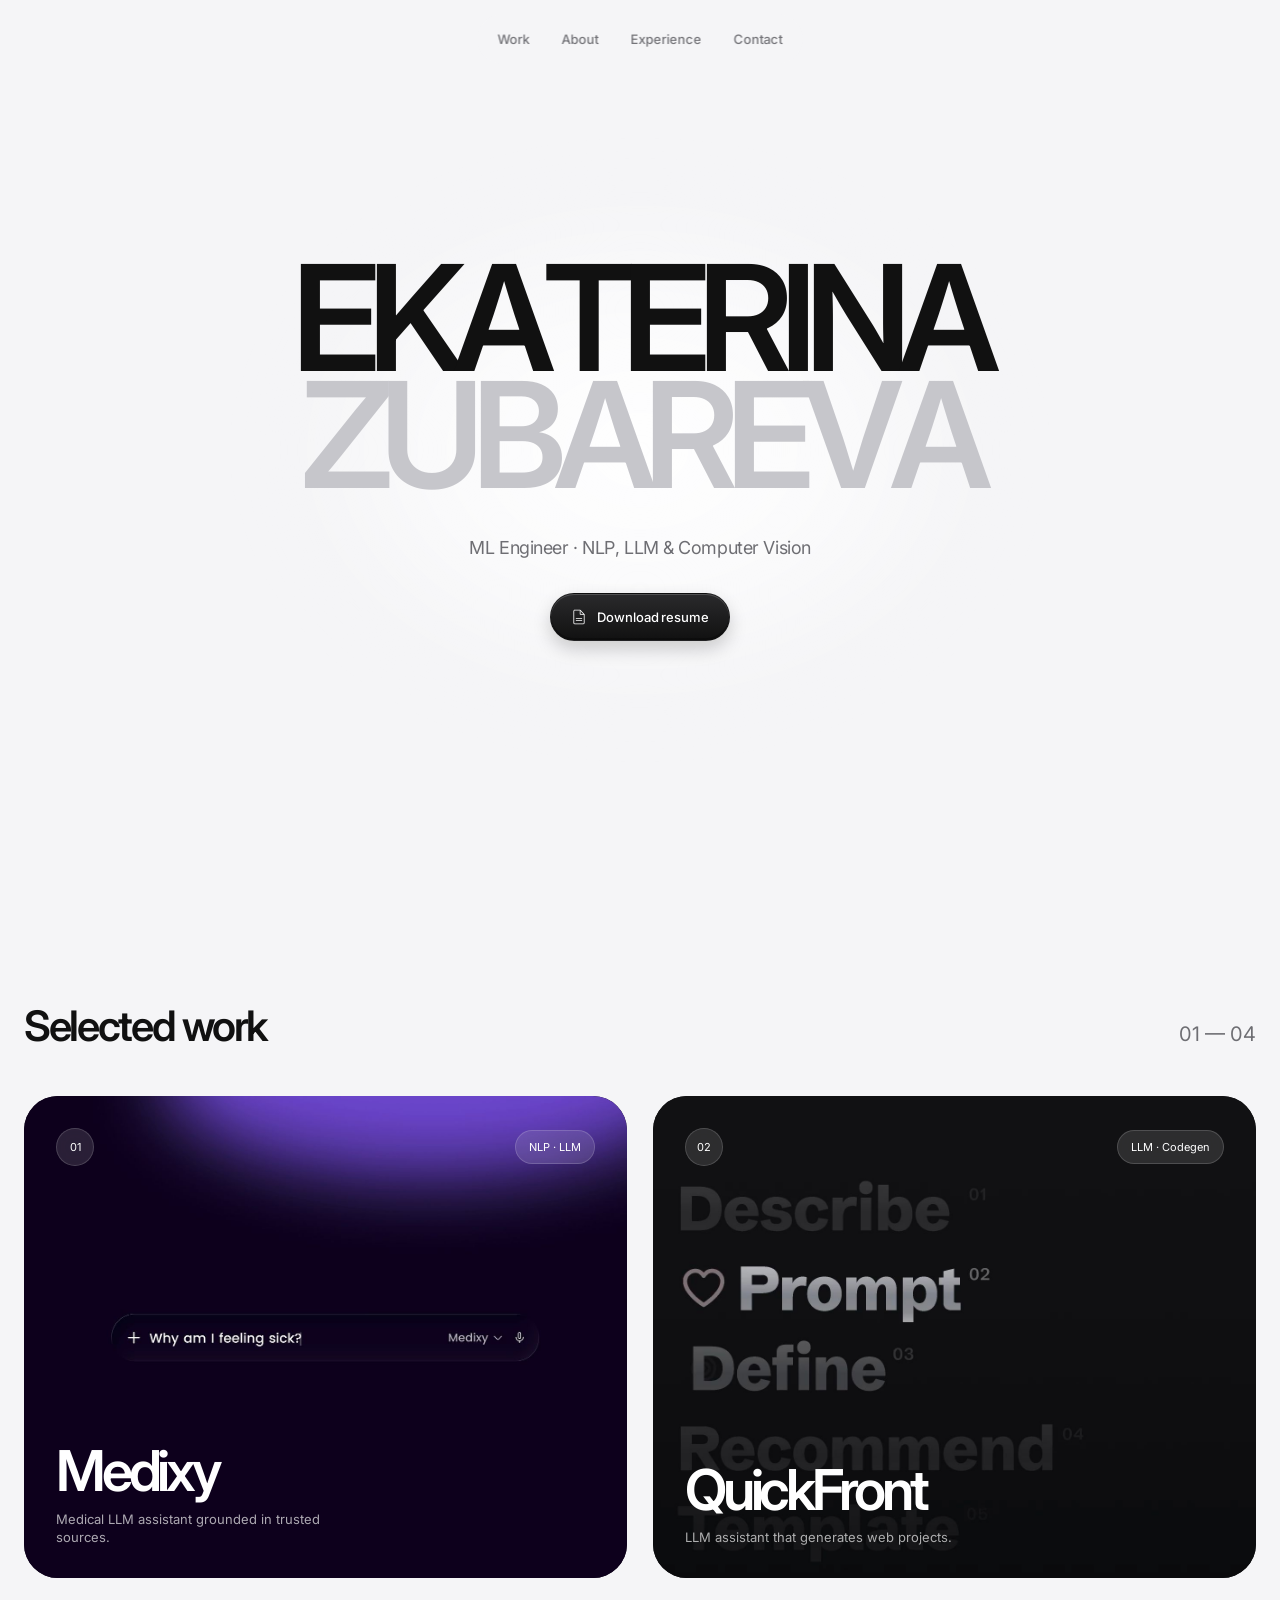
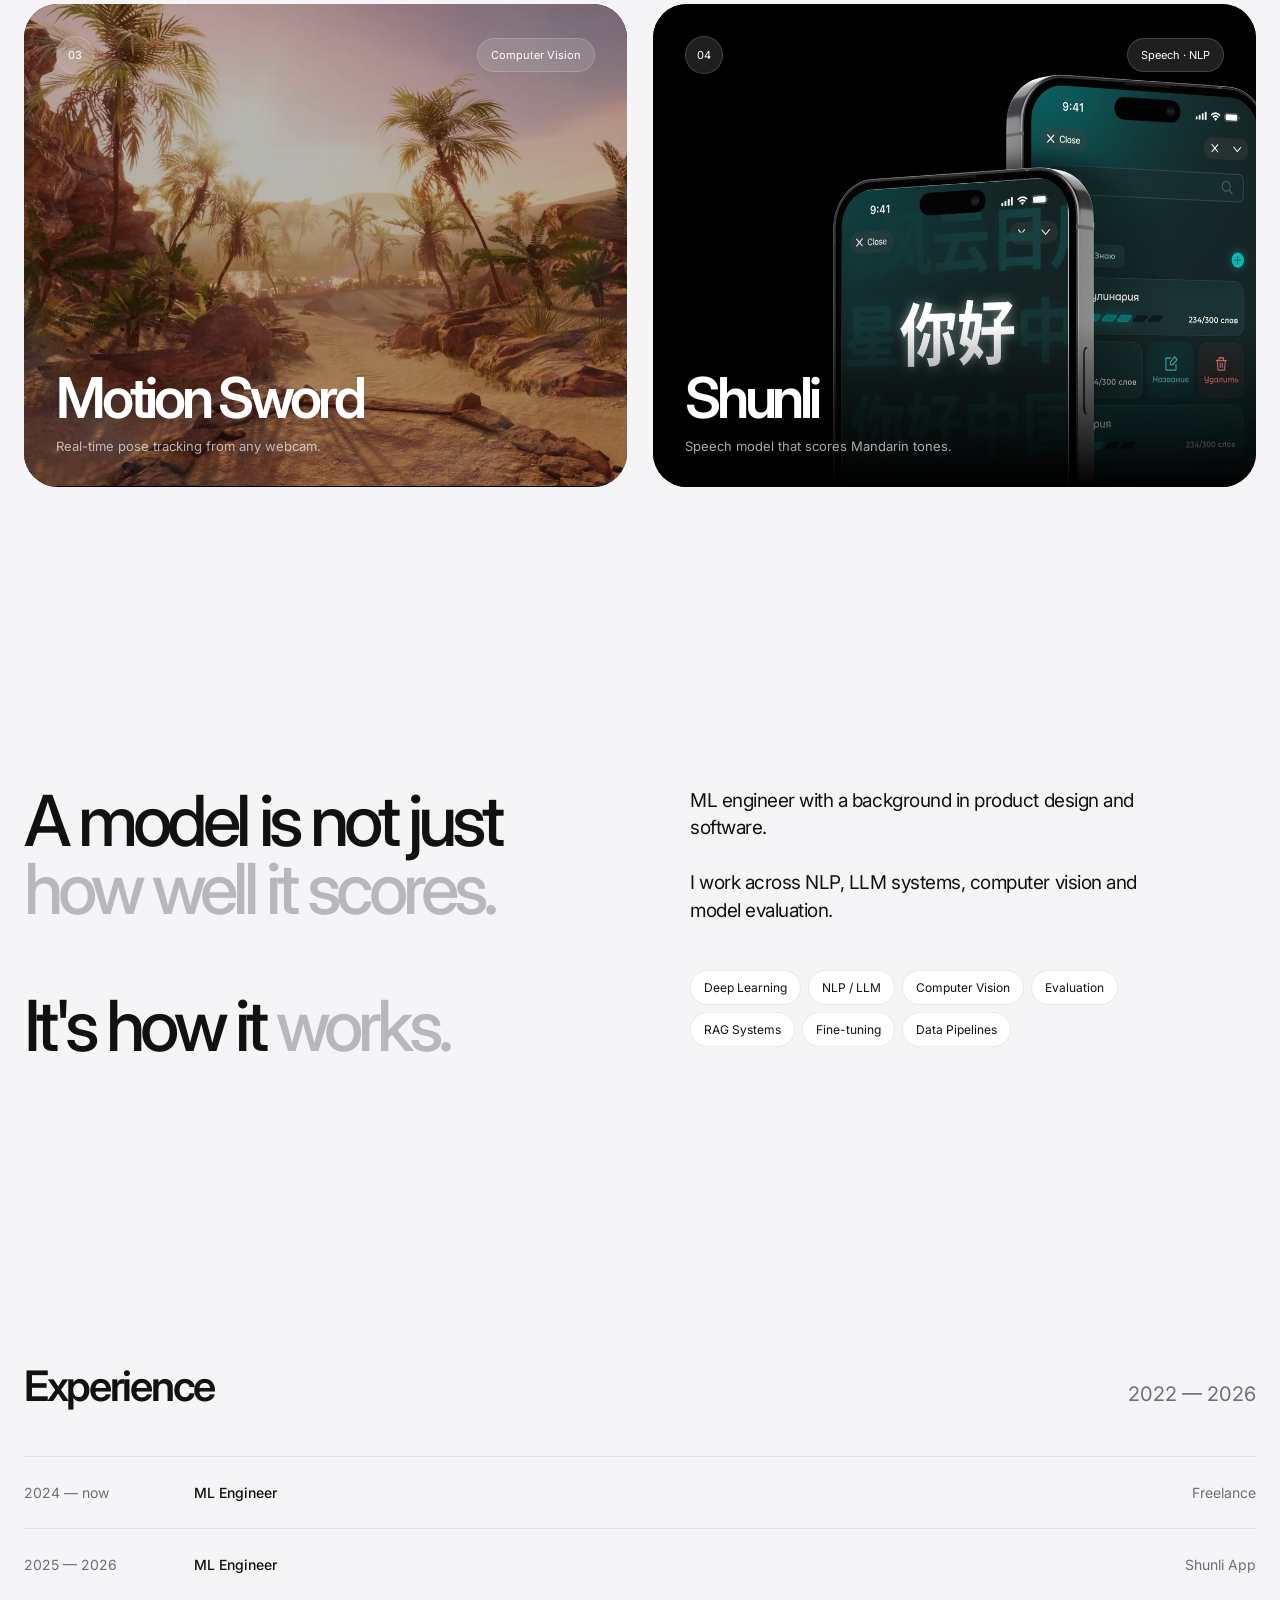
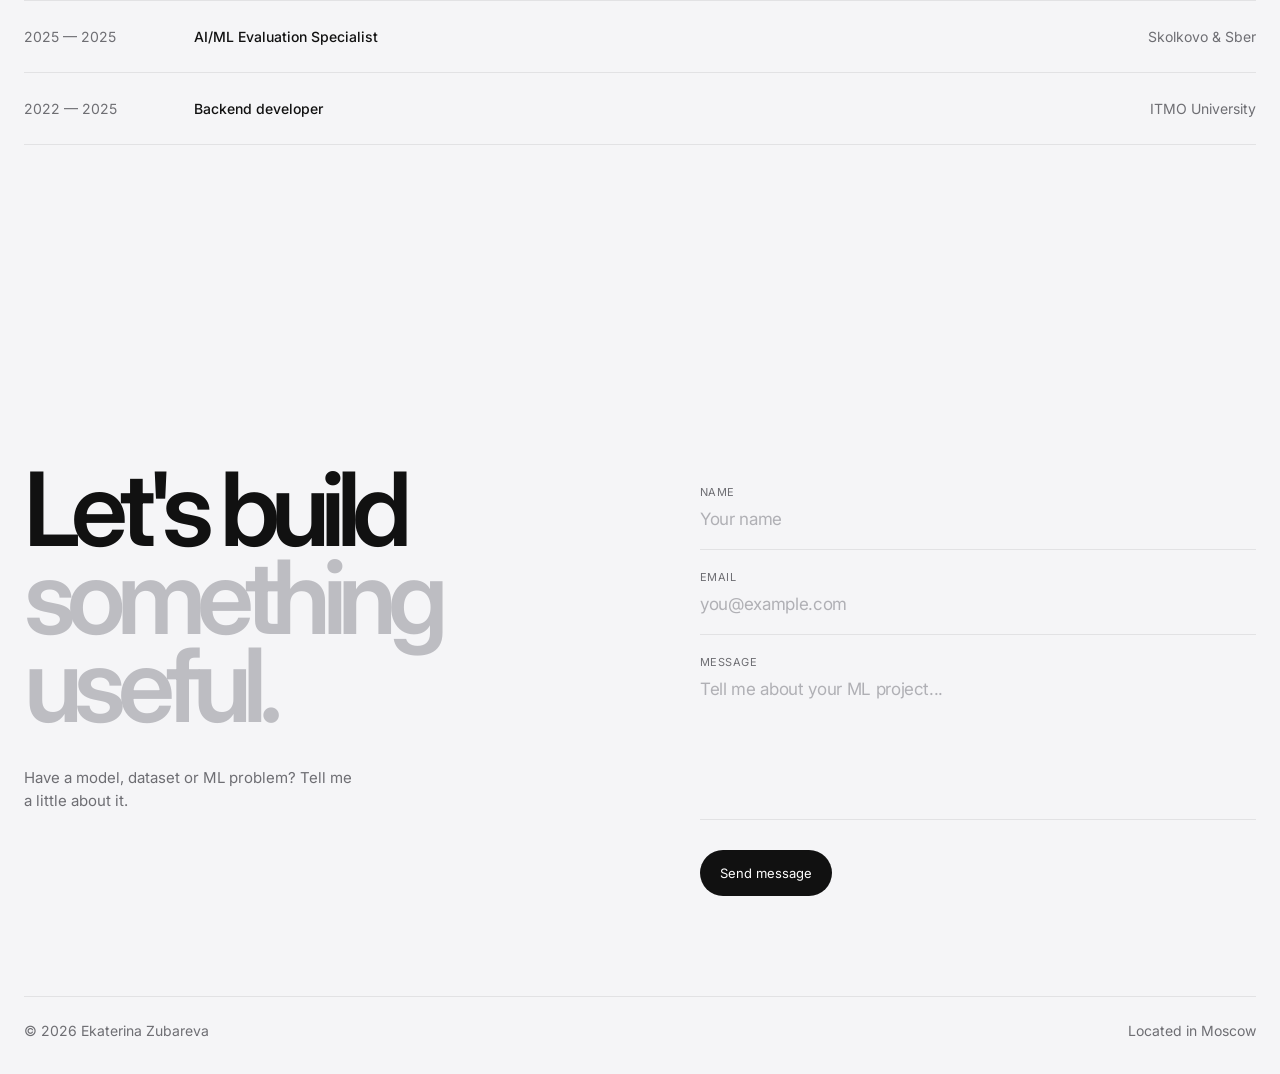
==== commit 282fbb0d: "Fix dock, nav and videos on mobile" ====
--- a/index.html
+++ b/index.html
@@ -1404,13 +1404,13 @@
     @media (max-width: 480px) {
 
       .nav {
-        width:
+        width: max-content;
+
+        max-width:
           calc(100% - 24px);
       }
 
       .nav-links {
-        width: 100%;
-
         justify-content: center;
       }
 
@@ -1613,6 +1613,7 @@
               <video
                 class="project-media"
                 src="assets/Medixy_anim.mov"
+                poster="assets/posters/medixy.jpg"
                 autoplay
                 muted
                 loop
@@ -1668,6 +1669,7 @@
               <video
                 class="project-media"
                 src="assets/quickfront.mp4?v=2"
+                poster="assets/posters/quickfront.jpg"
                 autoplay
                 muted
                 loop
@@ -1723,6 +1725,7 @@
               <video
                 class="project-media"
                 src="assets/motion_sword.mp4?v=2"
+                poster="assets/posters/motion_sword.jpg"
                 autoplay
                 muted
                 loop
@@ -2821,5 +2824,7 @@
 
   </script>
 
+  <script src="media.js" defer></script>
+
 </body>
 </html>
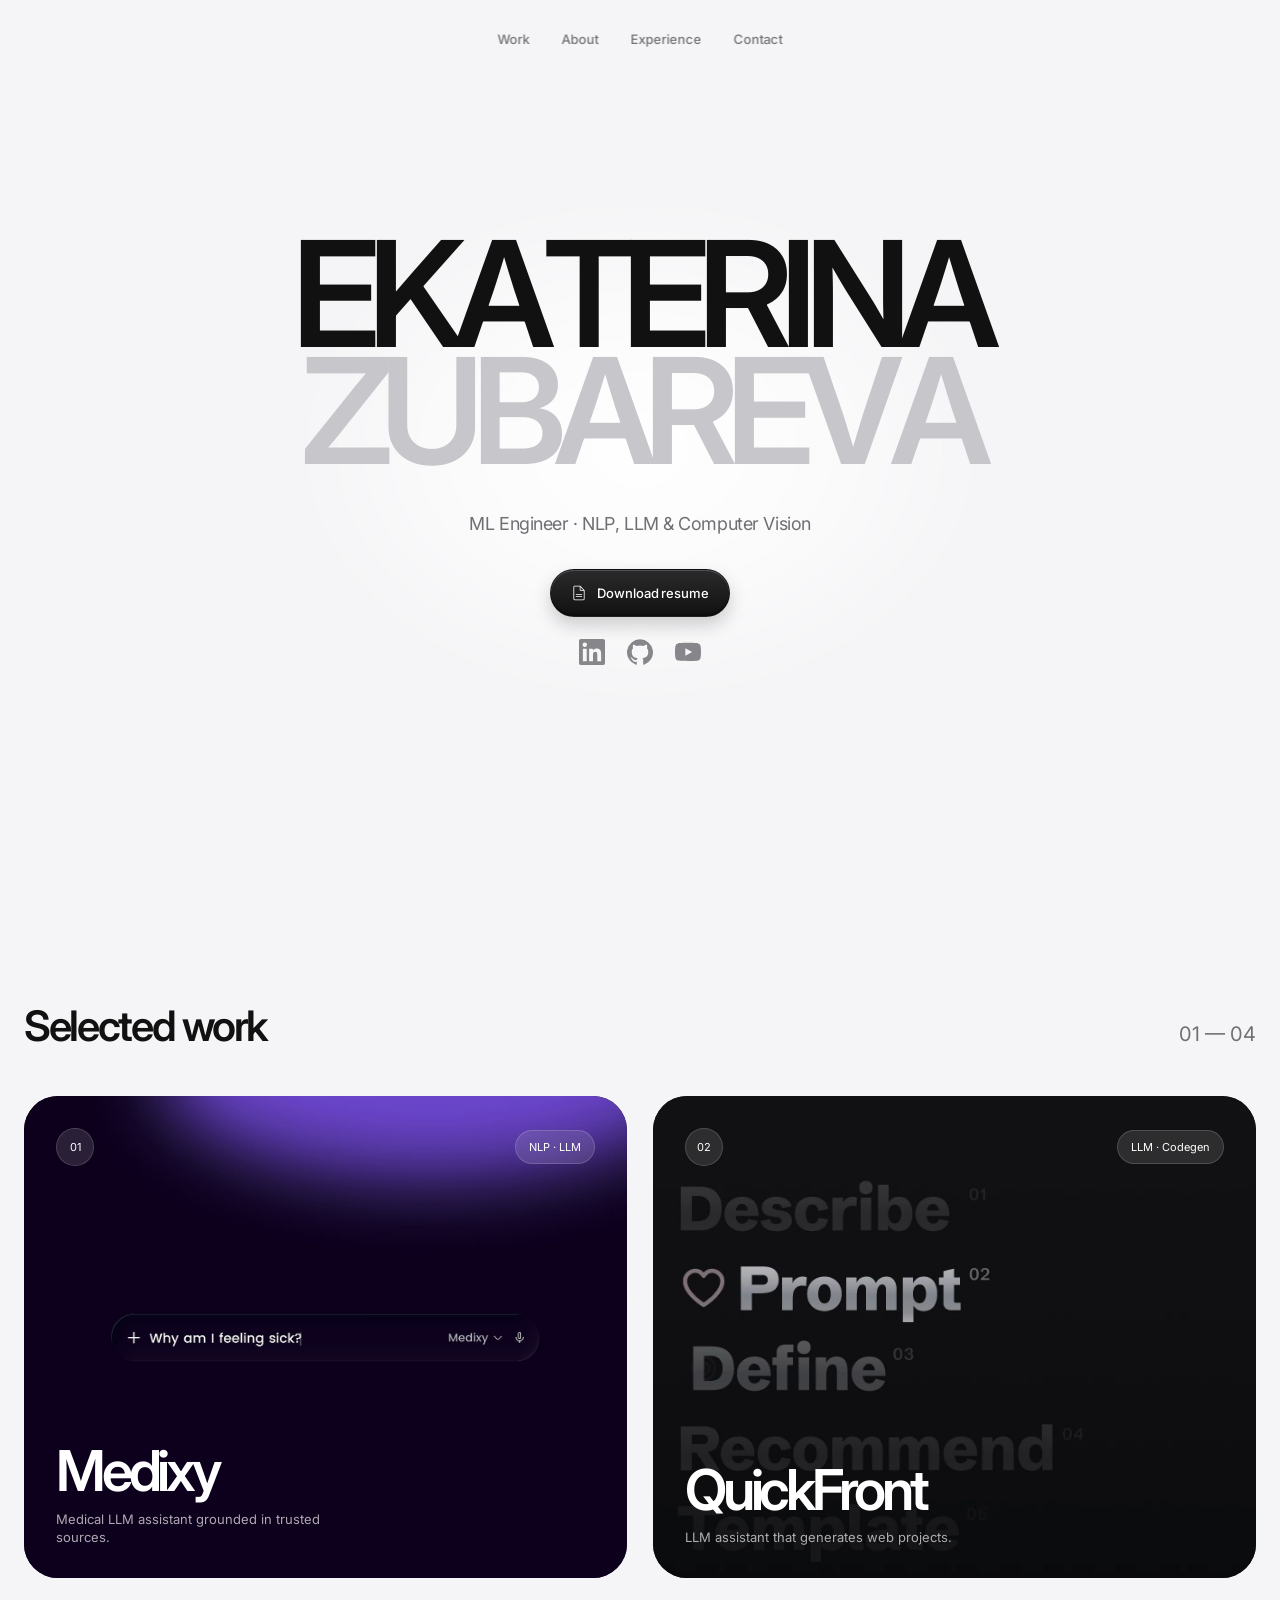
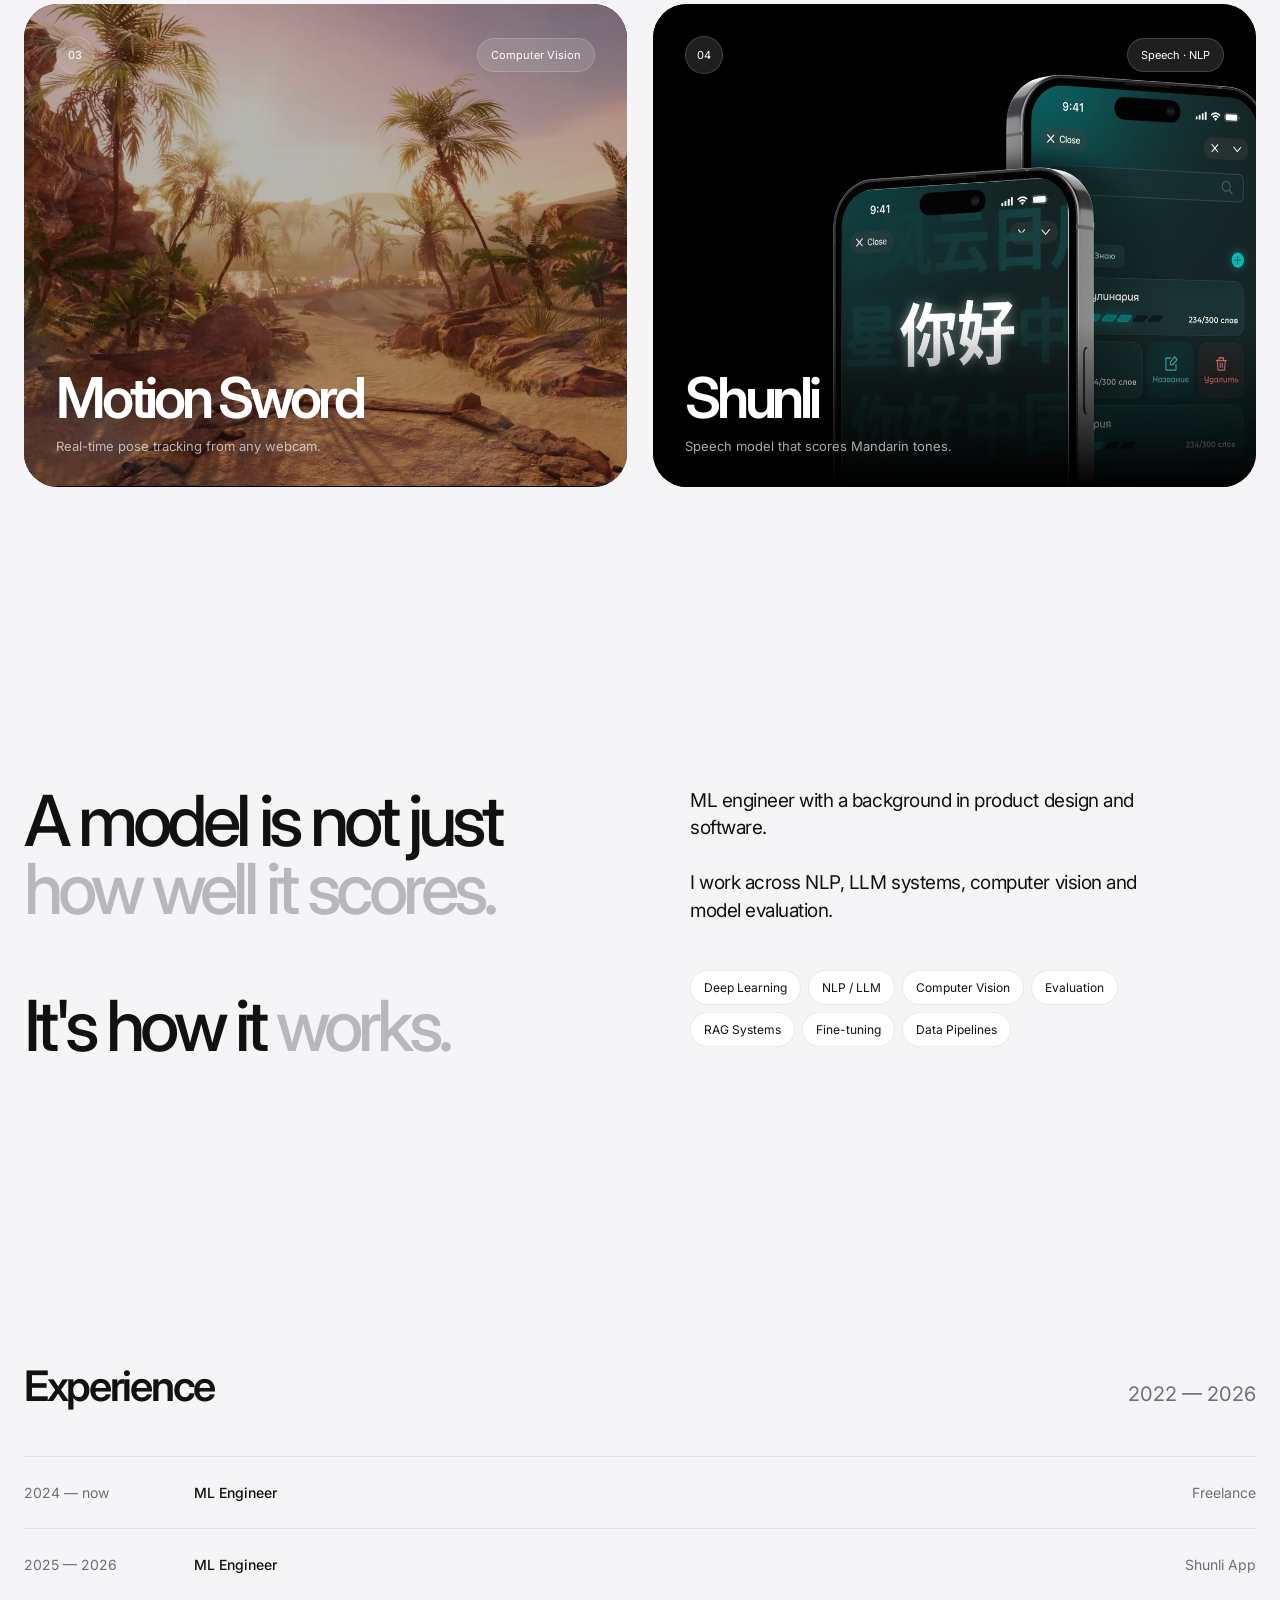
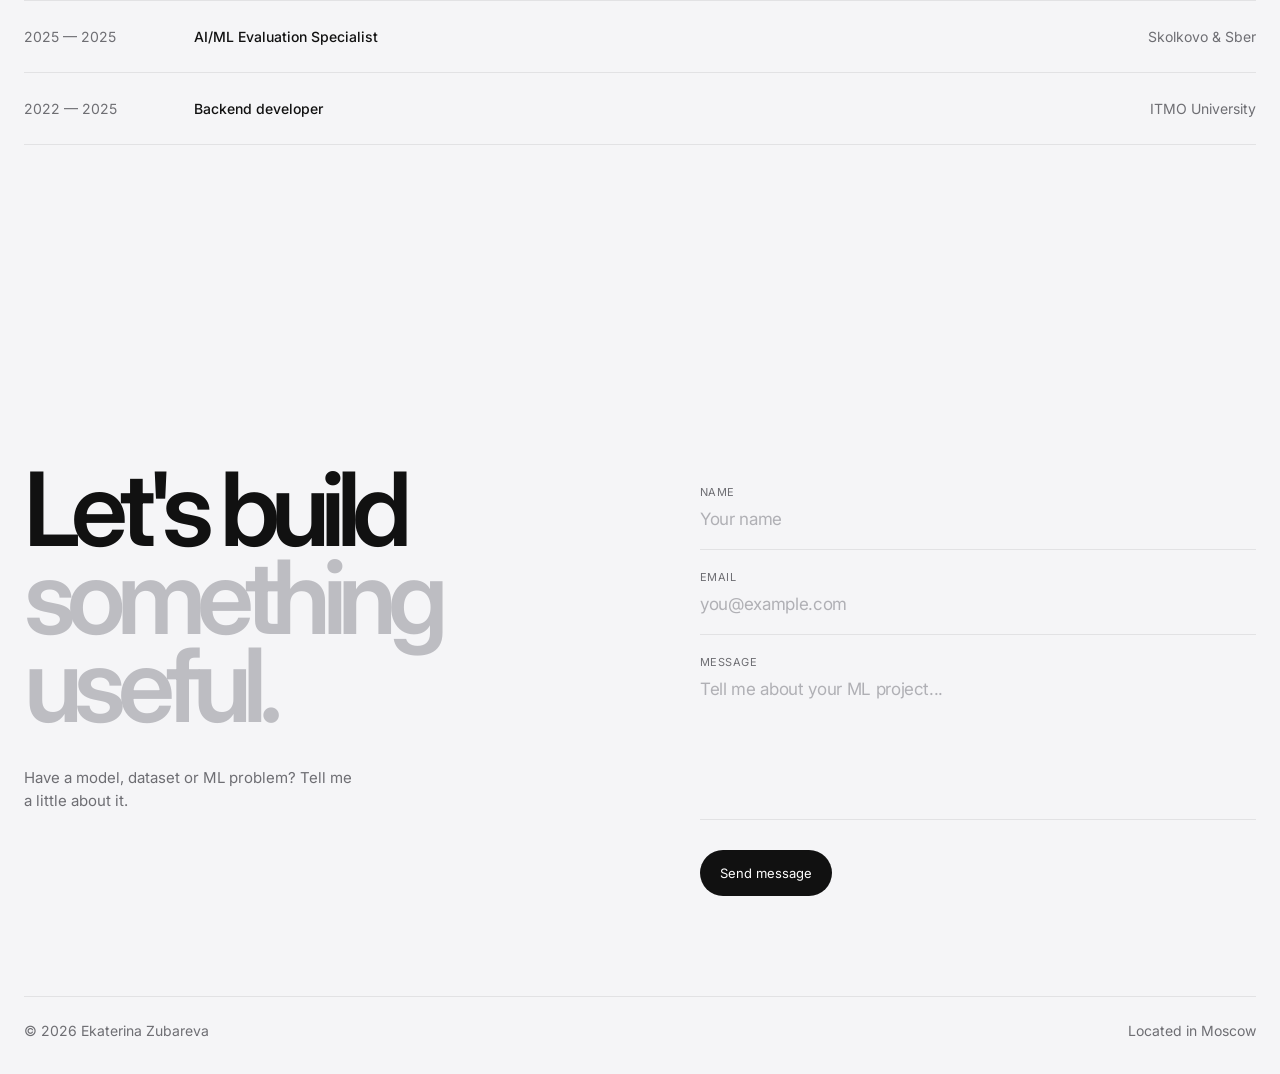
==== commit 49575a25: "Update home page" ====
--- a/index.html
+++ b/index.html
@@ -5,6 +5,11 @@
   <meta name="viewport" content="width=device-width, initial-scale=1.0">
 
   <title>Ekaterina Zubareva — ML Engineer</title>
+
+
+  <link rel="icon" type="image/png" href="assets/Home_favicon.png">
+
+  <link rel="apple-touch-icon" href="assets/Home_favicon.png">
 
   <meta
     name="description"
@@ -454,7 +459,8 @@
 
     .js-intro .hero-title > span:not(.is-split),
     .js-intro .hero-note:not(.is-split),
-    .js-intro .resume-button {
+    .js-intro .resume-button,
+    .js-intro .hero-social {
       opacity: 0;
     }
 
@@ -515,6 +521,11 @@
         heroFadeIn 1.2s cubic-bezier(.33, 0, .2, 1) .9s forwards;
     }
 
+    .js-intro .hero-social {
+      animation:
+        heroFadeIn 1.2s cubic-bezier(.33, 0, .2, 1) 1.05s forwards;
+    }
+
     @keyframes heroFadeIn {
       from {
         opacity: 0;
@@ -532,6 +543,7 @@
       .js-intro .intro-line,
       .js-intro .hero-note,
       .js-intro .resume-button,
+      .js-intro .hero-social,
       .intro-line .char {
         opacity: 1;
         filter: none;
@@ -623,6 +635,55 @@
       box-shadow:
         0 4px 9px rgba(0,0,0,.16),
         inset 0 2px 3px rgba(0,0,0,.24);
+    }
+
+
+    /* =========================================================
+       SOCIAL LINKS — under the resume button
+    ========================================================= */
+
+    .hero-social {
+      margin-top: 22px;
+
+      display: flex;
+      align-items: center;
+      justify-content: center;
+
+      gap: 22px;
+    }
+
+    .social-link {
+      display: flex;
+
+      color: #86868b;
+
+      transition:
+        color .25s ease,
+        transform .25s cubic-bezier(.2, .8, .2, 1);
+    }
+
+    .social-link svg {
+      width: 26px;
+      height: 26px;
+
+      fill: currentColor;
+    }
+
+    .social-link:hover {
+      color: #1d1d1f;
+
+      transform: translateY(-2px);
+    }
+
+    .social-link:active {
+      transform: scale(.94);
+    }
+
+    .social-link:focus-visible {
+      outline: 2px solid #0071e3;
+      outline-offset: 4px;
+
+      border-radius: 6px;
     }
 
 
@@ -1556,6 +1617,8 @@
           >
 
             <img
+              decoding="async"
+              loading="lazy"
               src="assets/Resume_icon.svg"
               alt=""
               width="16"
@@ -1566,6 +1629,43 @@
 
           </a>
 
+
+          <!-- Social links (TODO: replace the LinkedIn and YouTube placeholders) -->
+
+          <nav class="hero-social" aria-label="Social links">
+
+            <a
+              class="social-link"
+              href="https://www.linkedin.com/"
+              target="_blank"
+              rel="noopener"
+              aria-label="LinkedIn"
+            >
+              <svg viewBox="0 0 24 24" aria-hidden="true"><path d="M20.45 20.45h-3.55v-5.57c0-1.33-.03-3.04-1.85-3.04-1.86 0-2.14 1.45-2.14 2.94v5.67H9.35V9h3.41v1.56h.05c.48-.9 1.64-1.85 3.37-1.85 3.6 0 4.27 2.37 4.27 5.46v6.28zM5.34 7.43a2.06 2.06 0 1 1 0-4.13 2.06 2.06 0 0 1 0 4.13zM7.12 20.45H3.56V9h3.56v11.45zM22.23 0H1.77C.79 0 0 .77 0 1.73v20.54C0 23.23.79 24 1.77 24h20.45c.98 0 1.78-.77 1.78-1.73V1.73C24 .77 23.2 0 22.22 0z"/></svg>
+            </a>
+
+            <a
+              class="social-link"
+              href="https://github.com/KatyaZubareva"
+              target="_blank"
+              rel="noopener"
+              aria-label="GitHub"
+            >
+              <svg viewBox="0 0 24 24" aria-hidden="true"><path d="M12 .3a12 12 0 0 0-3.8 23.38c.6.11.82-.26.82-.58v-2.03c-3.34.73-4.04-1.61-4.04-1.61-.55-1.39-1.33-1.76-1.33-1.76-1.09-.74.08-.73.08-.73 1.2.09 1.84 1.24 1.84 1.24 1.07 1.83 2.81 1.3 3.5 1 .1-.78.42-1.31.76-1.61-2.67-.3-5.47-1.33-5.47-5.93 0-1.31.47-2.38 1.24-3.22-.14-.3-.54-1.52.1-3.18 0 0 1-.32 3.3 1.23a11.5 11.5 0 0 1 6 0c2.28-1.55 3.29-1.23 3.29-1.23.64 1.66.24 2.88.12 3.18a4.65 4.65 0 0 1 1.23 3.22c0 4.61-2.8 5.63-5.48 5.92.42.36.81 1.1.81 2.22v3.29c0 .32.22.7.83.58A12 12 0 0 0 12 .3"/></svg>
+            </a>
+
+            <a
+              class="social-link"
+              href="https://www.youtube.com/"
+              target="_blank"
+              rel="noopener"
+              aria-label="YouTube"
+            >
+              <svg viewBox="0 0 24 24" aria-hidden="true"><path d="M23.5 6.19a3.02 3.02 0 0 0-2.12-2.14C19.5 3.55 12 3.55 12 3.55s-7.5 0-9.38.5A3.02 3.02 0 0 0 .5 6.19C0 8.07 0 12 0 12s0 3.93.5 5.81a3.02 3.02 0 0 0 2.12 2.14c1.88.5 9.38.5 9.38.5s7.5 0 9.38-.5a3.02 3.02 0 0 0 2.12-2.14C24 15.93 24 12 24 12s0-3.93-.5-5.81zM9.55 15.57V8.43L15.82 12l-6.27 3.57z"/></svg>
+            </a>
+
+          </nav>
+
         </div>
 
       </div>
@@ -1612,13 +1712,13 @@
 
               <video
                 class="project-media"
-                src="assets/Medixy_anim.mov"
+                data-src="assets/medixy.mp4"
                 poster="assets/posters/medixy.jpg"
                 autoplay
                 muted
                 loop
                 playsinline
-                preload="metadata"
+                preload="none"
                 aria-hidden="true"
               ></video>
 
@@ -1668,13 +1768,13 @@
 
               <video
                 class="project-media"
-                src="assets/quickfront.mp4?v=2"
+                data-src="assets/quickfront.mp4?v=2"
                 poster="assets/posters/quickfront.jpg"
                 autoplay
                 muted
                 loop
                 playsinline
-                preload="metadata"
+                preload="none"
                 aria-hidden="true"
               ></video>
 
@@ -1724,13 +1824,13 @@
 
               <video
                 class="project-media"
-                src="assets/motion_sword.mp4?v=2"
+                data-src="assets/motion_sword_card.mp4"
                 poster="assets/posters/motion_sword.jpg"
                 autoplay
                 muted
                 loop
                 playsinline
-                preload="metadata"
+                preload="none"
                 aria-hidden="true"
               ></video>
 
@@ -1779,6 +1879,7 @@
             <div class="project-card project-shunli">
 
               <img
+              decoding="async"
                 class="project-media"
                 src="assets/shunli_cover.jpg"
                 alt=""
@@ -2824,7 +2925,7 @@
 
   </script>
 
-  <script src="media.js" defer></script>
+  <script src="media.js?v=2" defer></script>
 
 </body>
 </html>
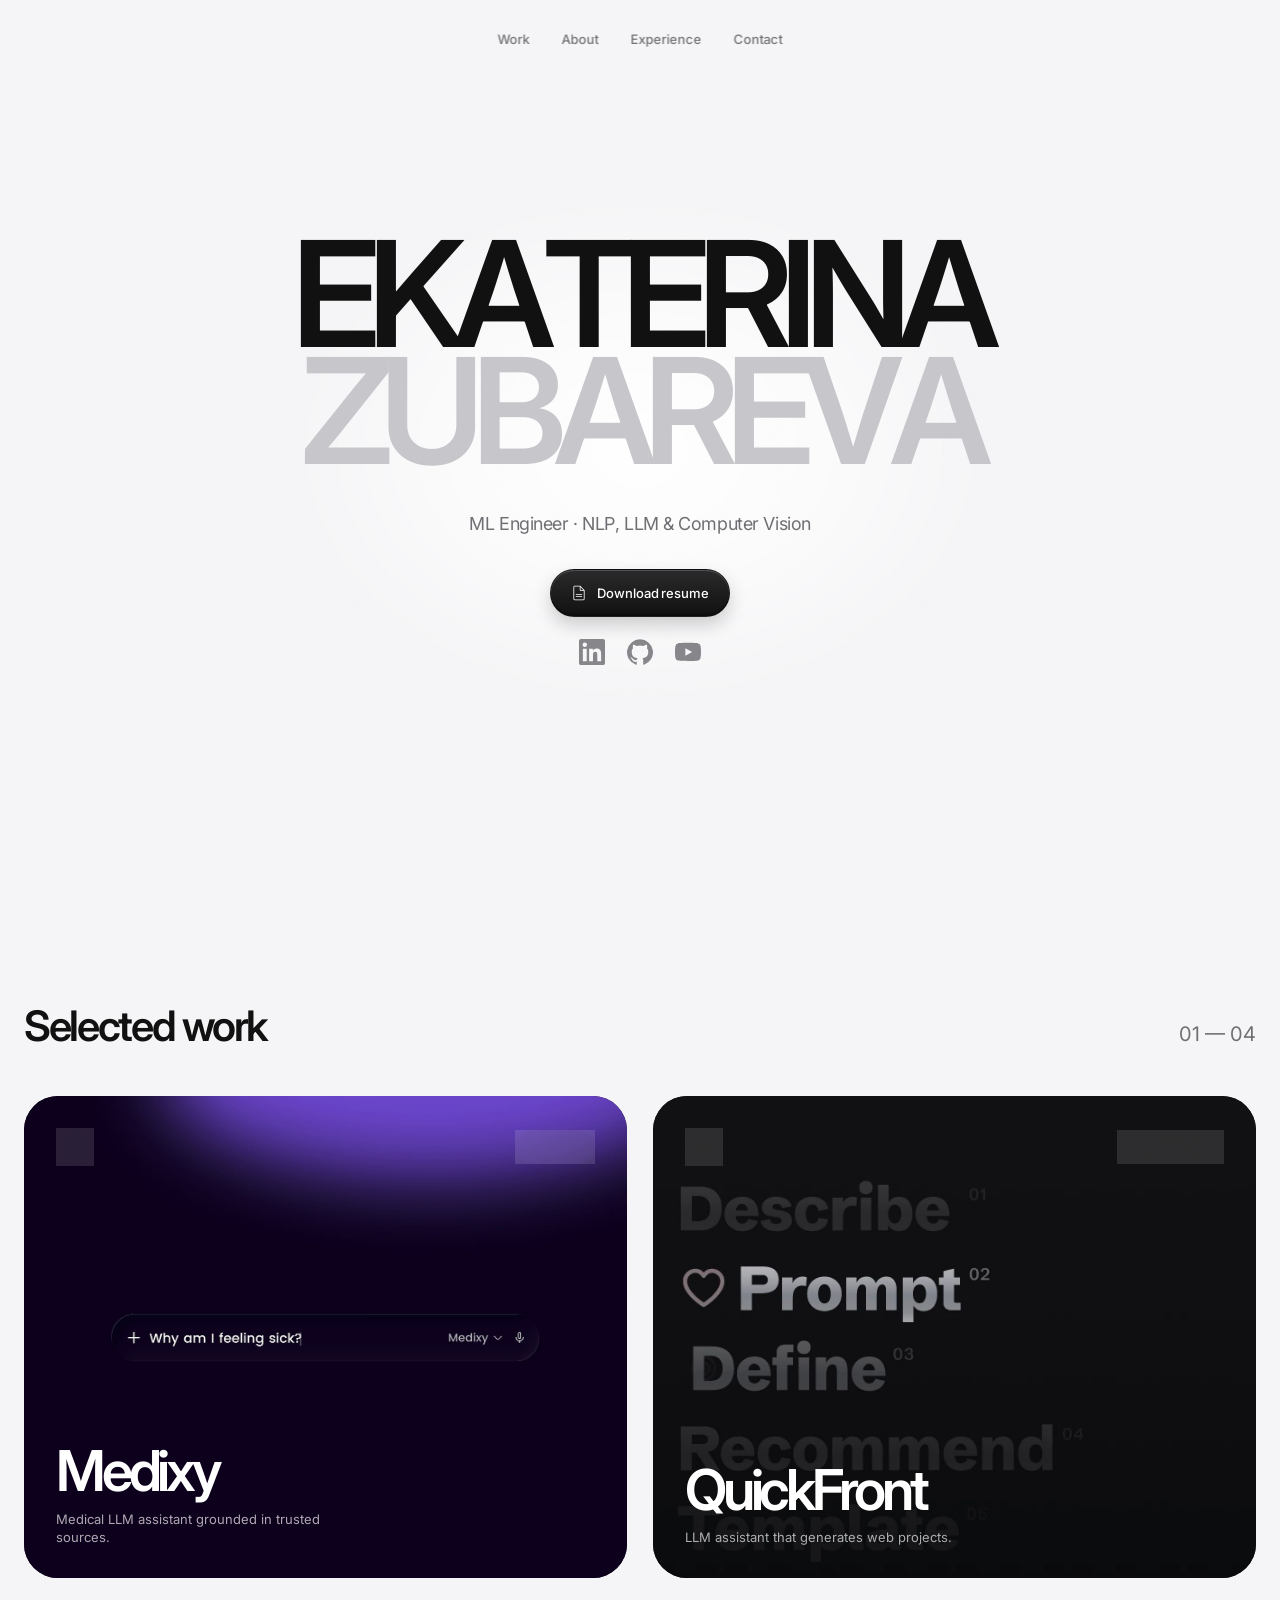
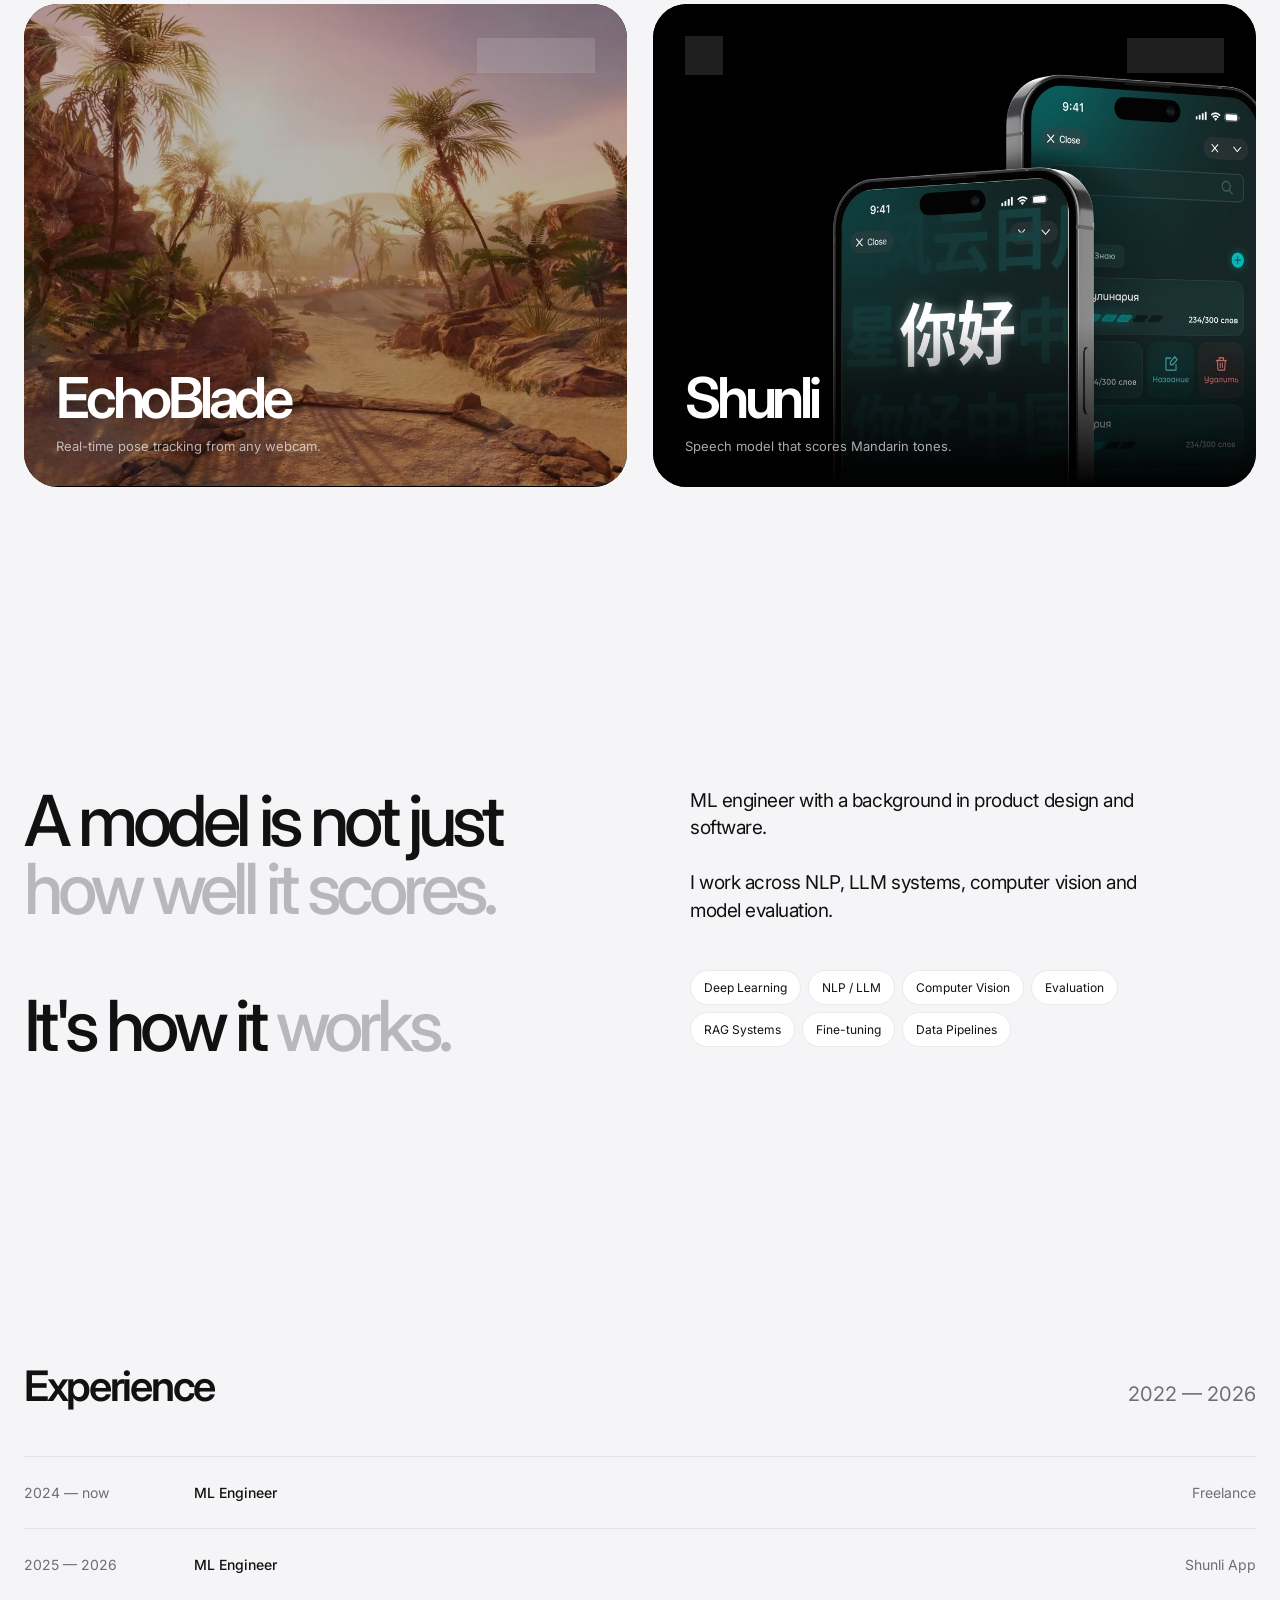
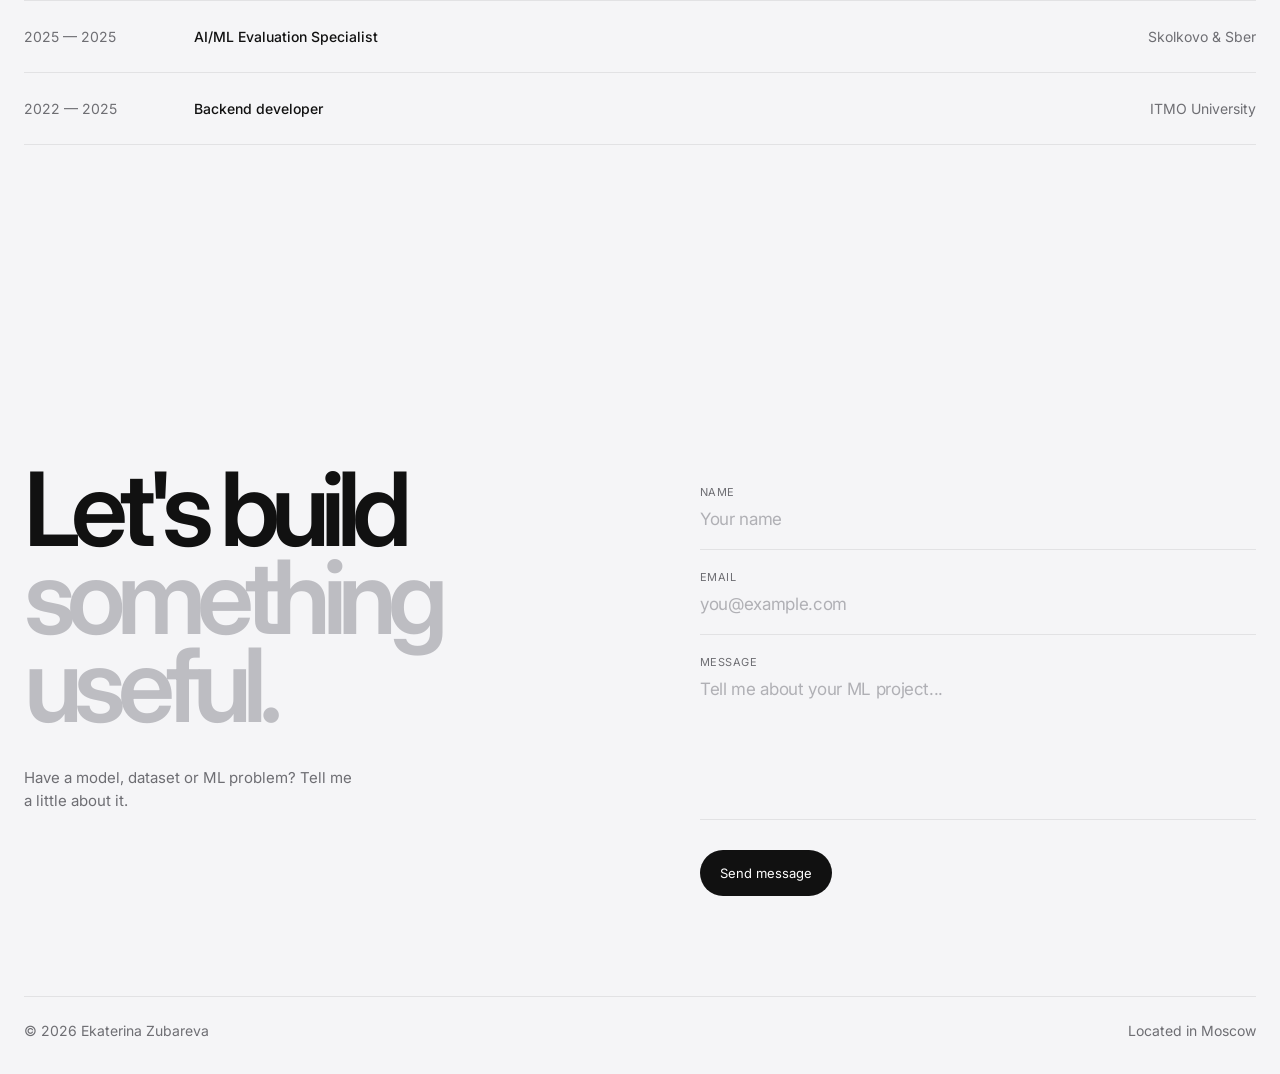
==== commit 31d4909e: "Rename Motion Sword to EchoBlade" ====
--- a/index.html
+++ b/index.html
@@ -853,7 +853,7 @@
       --card-fg: #fff;
     }
 
-    /* Motion Sword: gameplay video, darkened a little so the
+    /* EchoBlade: gameplay video, darkened a little so the
        white title stays readable on bright desert scenes. */
 
     .project-sword .project-media {
@@ -1630,7 +1630,7 @@
           </a>
 
 
-          <!-- Social links (TODO: replace the LinkedIn and YouTube placeholders) -->
+          <!-- Social links (TODO: replace the LinkedIn placeholder) -->
 
           <nav class="hero-social" aria-label="Social links">
 
@@ -1656,7 +1656,7 @@
 
             <a
               class="social-link"
-              href="https://www.youtube.com/"
+              href="https://www.youtube.com/@code_theory"
               target="_blank"
               rel="noopener"
               aria-label="YouTube"
@@ -1814,17 +1814,17 @@
         </article>
 
 
-        <!-- MOTION SWORD -->
+        <!-- ECHOBLADE -->
 
         <article class="project reveal">
 
-          <a href="pages/motion-sword.html">
+          <a href="pages/echo-blade.html">
 
             <div class="project-card project-sword">
 
               <video
                 class="project-media"
-                data-src="assets/motion_sword_card.mp4"
+                data-src="assets/motion_sword.mp4?v=2"
                 poster="assets/posters/motion_sword.jpg"
                 autoplay
                 muted
@@ -1852,7 +1852,7 @@
                 <div class="project-bottom">
 
                   <h3 class="project-name">
-                    Motion Sword
+                    EchoBlade
                   </h3>
 
                   <p class="project-description">
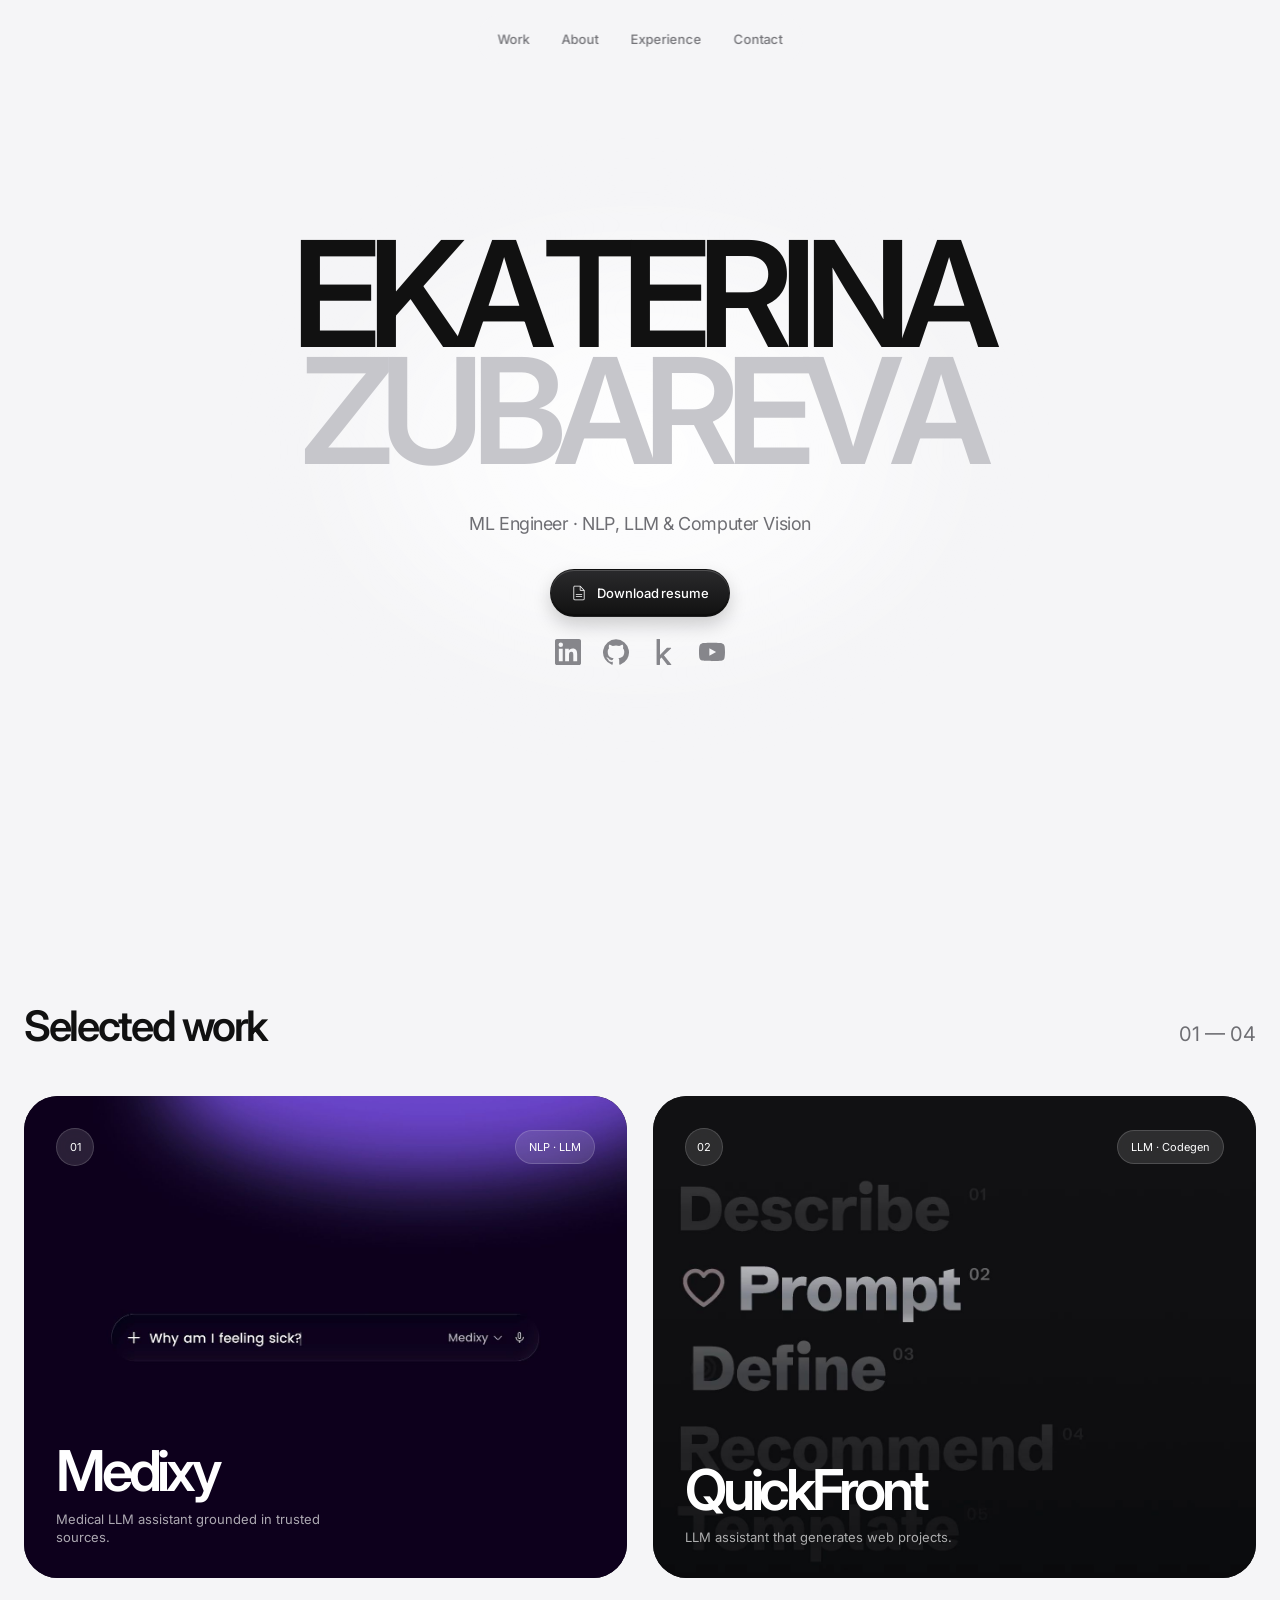
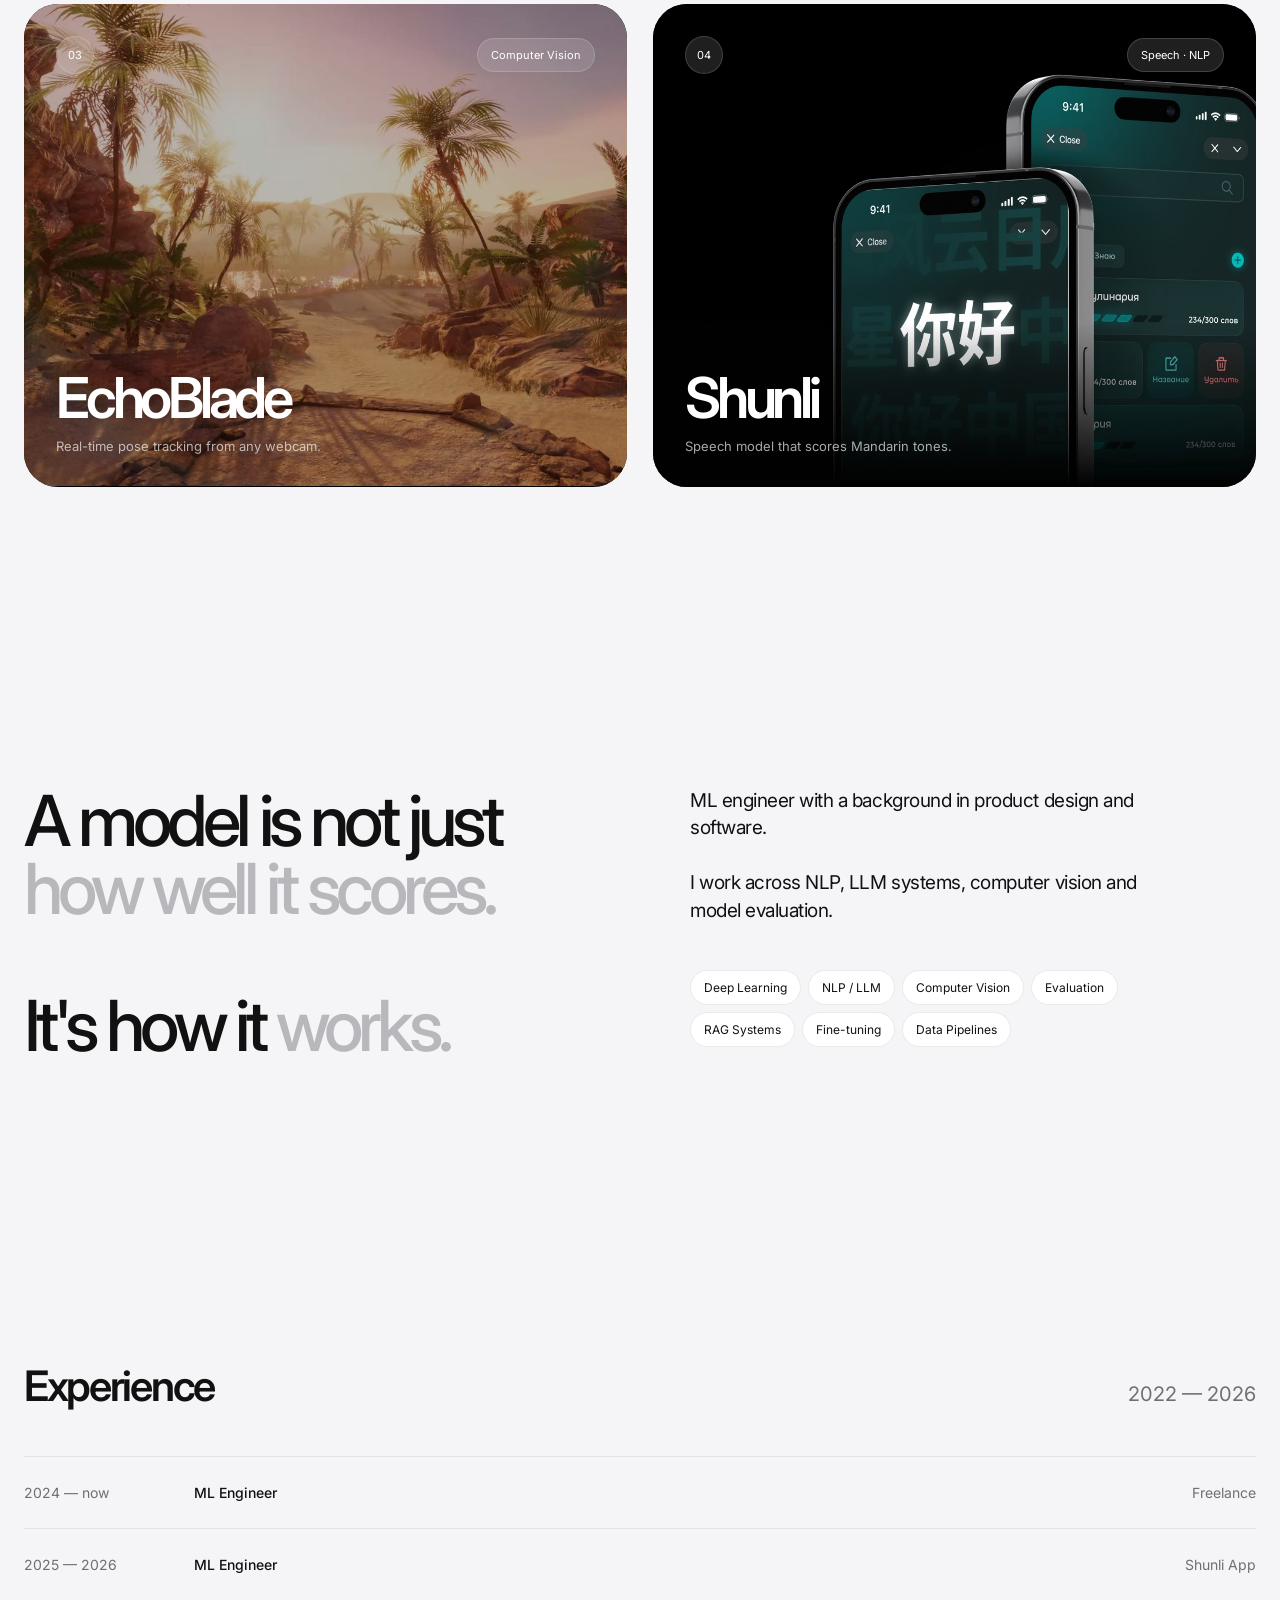
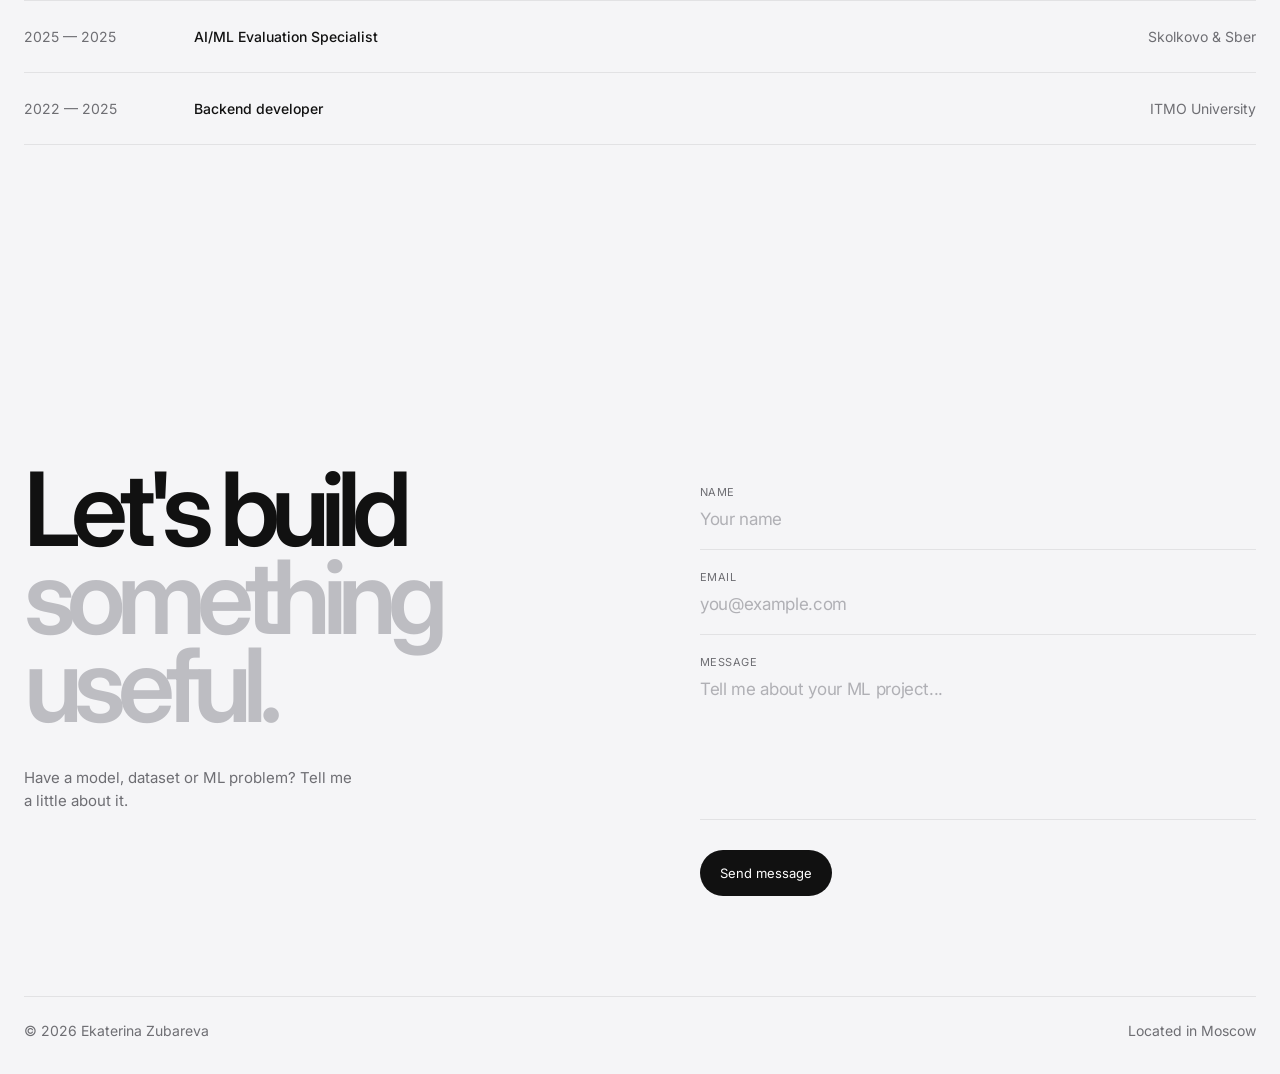
==== commit 7261160c: "Add Kaggle link" ====
--- a/index.html
+++ b/index.html
@@ -1652,6 +1652,16 @@
               aria-label="GitHub"
             >
               <svg viewBox="0 0 24 24" aria-hidden="true"><path d="M12 .3a12 12 0 0 0-3.8 23.38c.6.11.82-.26.82-.58v-2.03c-3.34.73-4.04-1.61-4.04-1.61-.55-1.39-1.33-1.76-1.33-1.76-1.09-.74.08-.73.08-.73 1.2.09 1.84 1.24 1.84 1.24 1.07 1.83 2.81 1.3 3.5 1 .1-.78.42-1.31.76-1.61-2.67-.3-5.47-1.33-5.47-5.93 0-1.31.47-2.38 1.24-3.22-.14-.3-.54-1.52.1-3.18 0 0 1-.32 3.3 1.23a11.5 11.5 0 0 1 6 0c2.28-1.55 3.29-1.23 3.29-1.23.64 1.66.24 2.88.12 3.18a4.65 4.65 0 0 1 1.23 3.22c0 4.61-2.8 5.63-5.48 5.92.42.36.81 1.1.81 2.22v3.29c0 .32.22.7.83.58A12 12 0 0 0 12 .3"/></svg>
+            </a>
+
+            <a
+              class="social-link"
+              href="https://www.kaggle.com/katyazubareva"
+              target="_blank"
+              rel="noopener"
+              aria-label="Kaggle"
+            >
+              <svg viewBox="0 0 24 24" aria-hidden="true"><path d="M18.83 23.86c-.03.09-.12.14-.29.14h-3.13c-.19 0-.35-.08-.5-.25l-5.17-6.59-1.45 1.37v5.12c0 .23-.12.35-.35.35H5.5c-.23 0-.35-.12-.35-.35V.35C5.15.12 5.27 0 5.5 0h2.44c.23 0 .35.12.35.35v14.35l6.2-6.28c.17-.16.33-.24.5-.24h3.24c.14 0 .23.06.28.18.05.15.04.25-.04.31l-6.55 6.35 6.84 8.5c.09.11.11.21.07.36"/></svg>
             </a>
 
             <a
